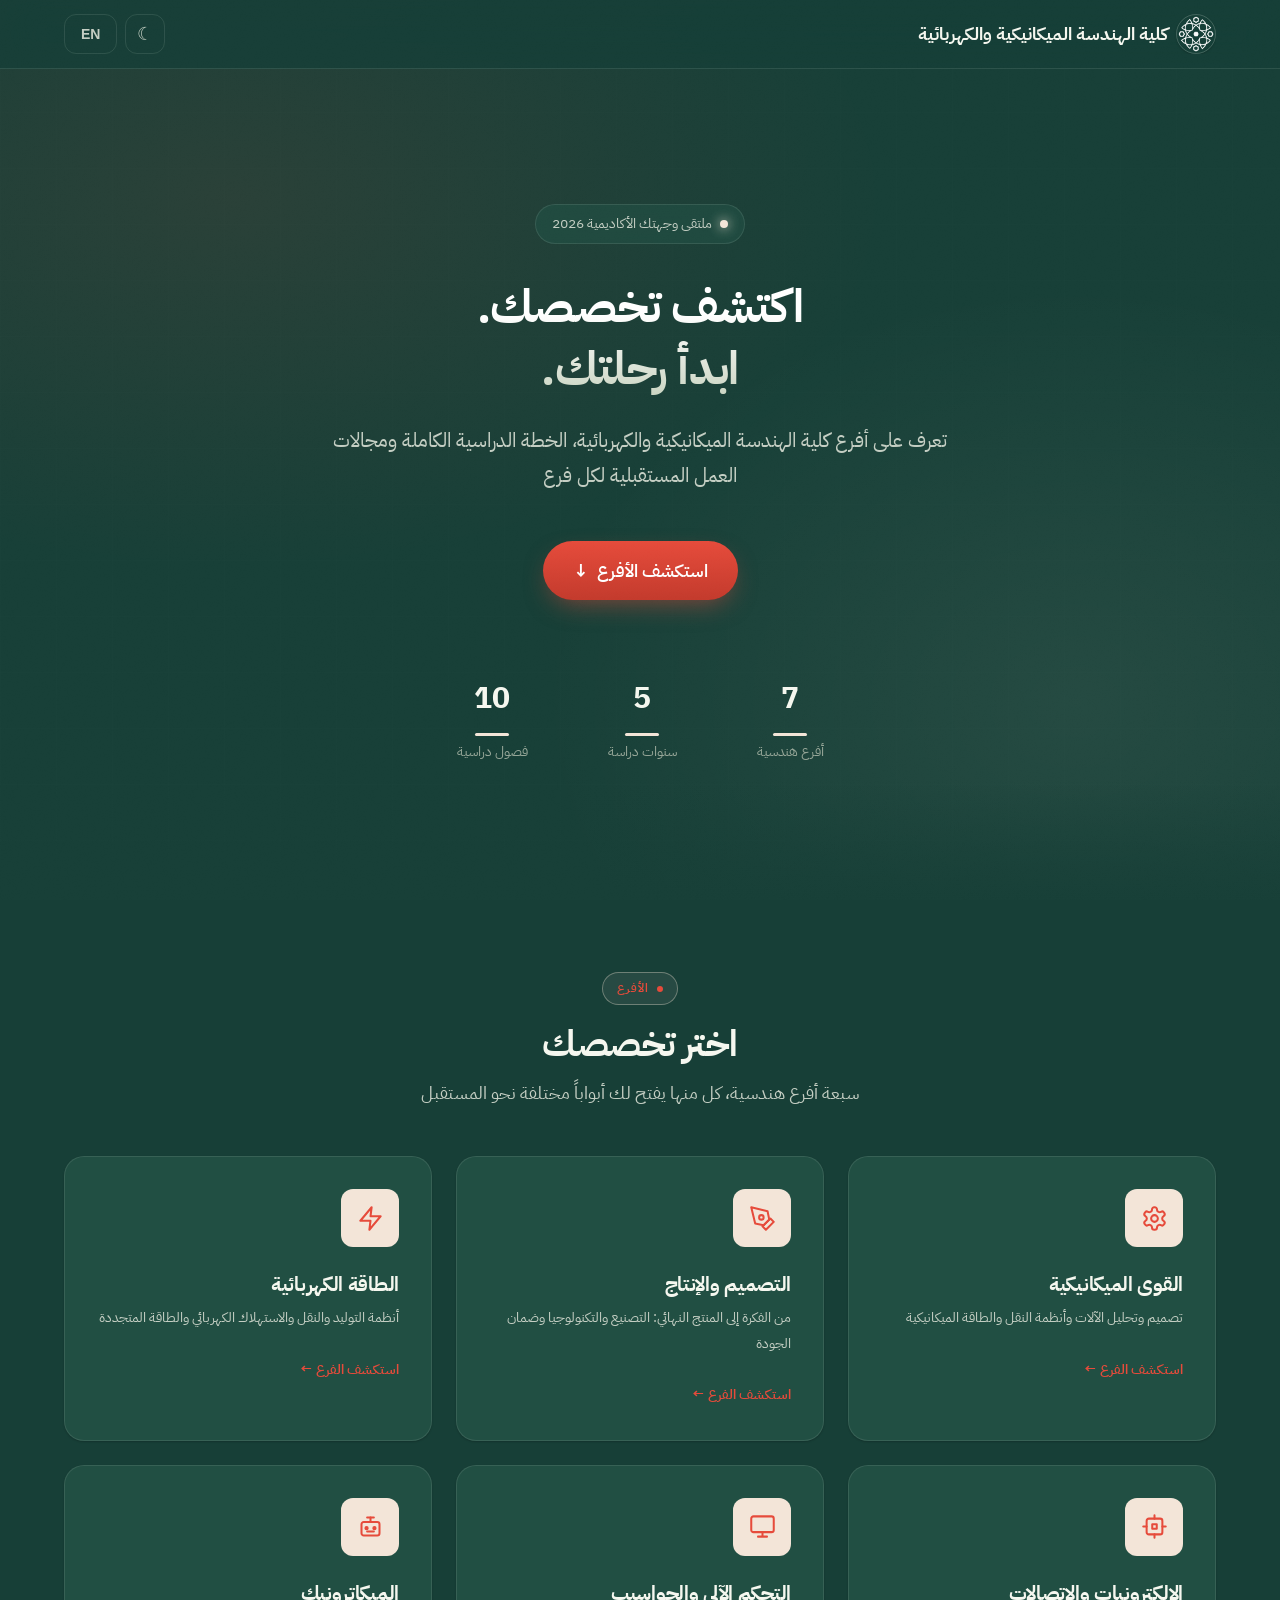
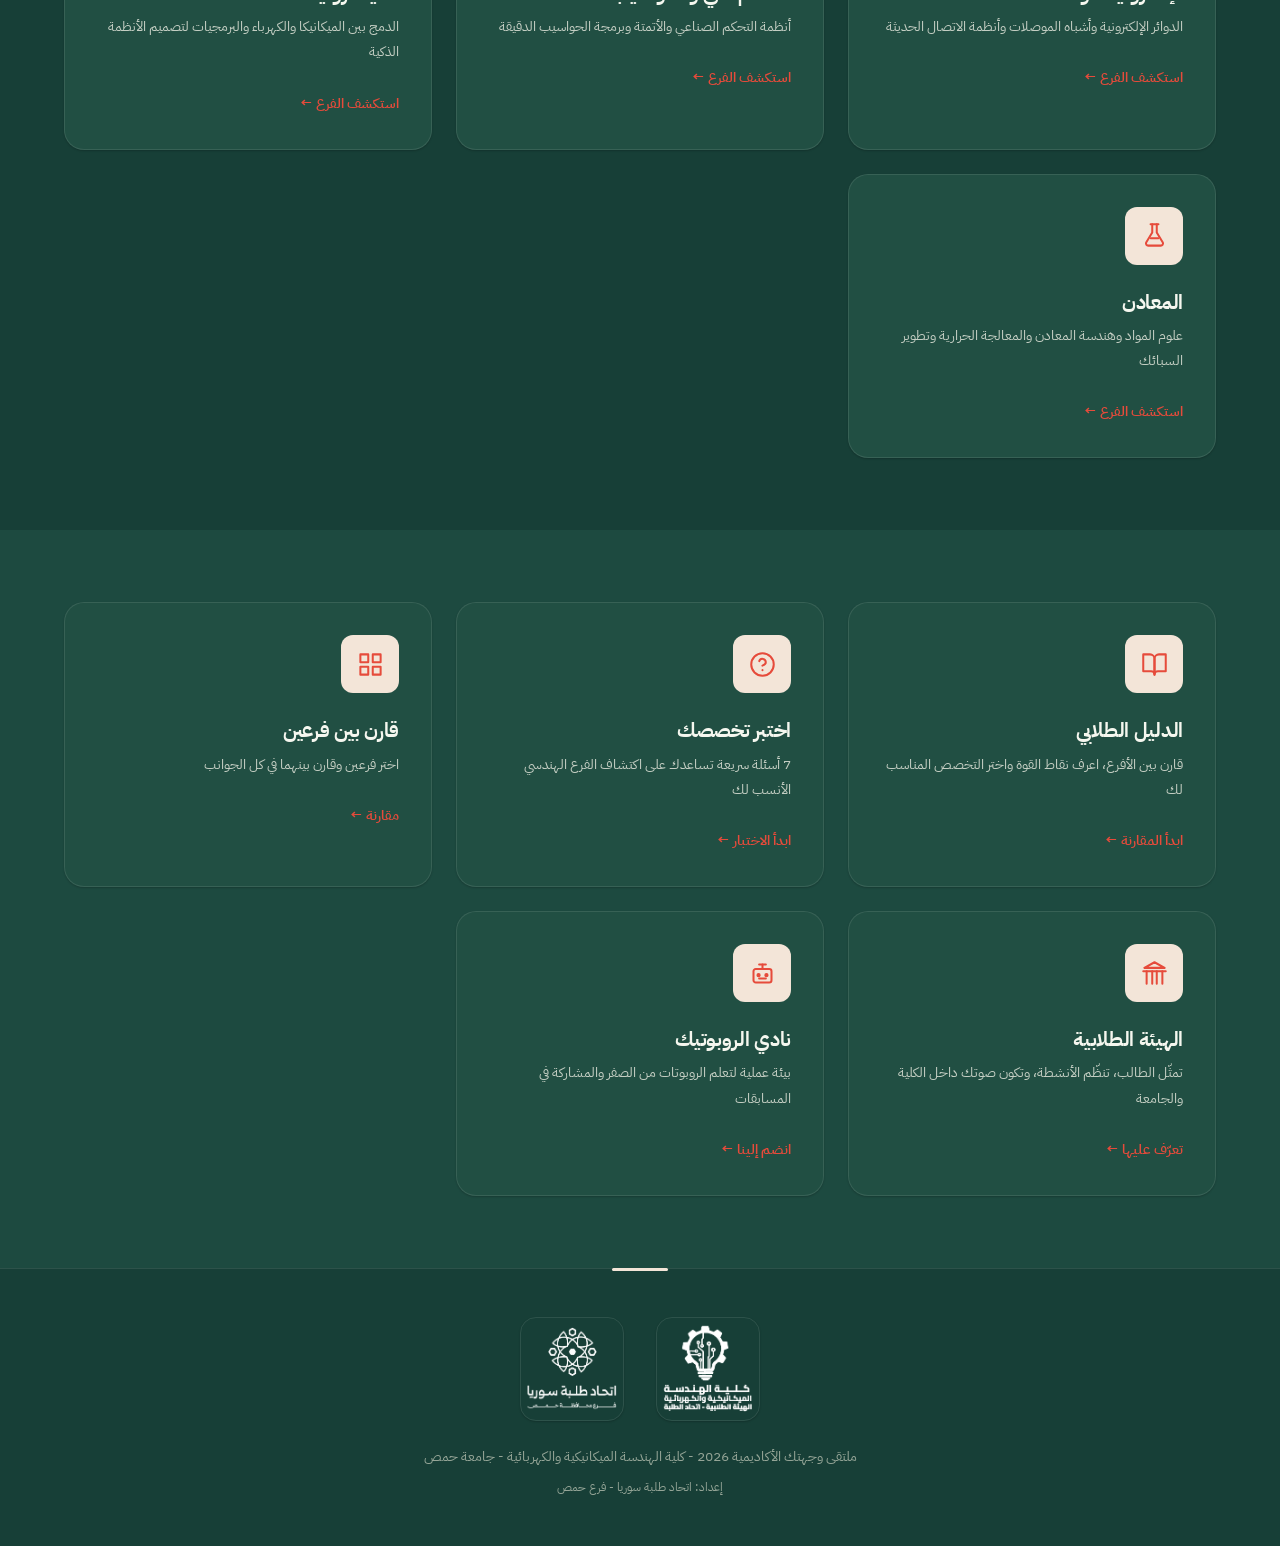
==== index.html @ 0144422d "Remove dept.note disclaimer from all branch pages, drop unused key, translations v12" ====
<!DOCTYPE html>
<html lang="ar" dir="rtl" data-theme="dark">
<head>
  <meta charset="UTF-8">
  <meta name="viewport" content="width=device-width, initial-scale=1.0">
  <meta name="theme-color" content="#1A433A">
  <title data-page-title="page.title.home">وجهتك الأكاديمية | كلية الهندسة الميكانيكية والكهربائية</title>
  <meta name="description" content="موقع التعريف بكلية الهندسة الميكانيكية والكهربائية - جامعة حمص">
  <meta property="og:type" content="website">
  <meta property="og:site_name" content="كلية الهندسة الميكانيكية والكهربائية - جامعة حمص">
  <meta property="og:locale" content="ar_AR">
  <meta property="og:url" content="https://3mrr07.github.io/mee/">
  <meta property="og:title" content="وجهتك الأكاديمية | كلية الهندسة الميكانيكية والكهربائية">
  <meta property="og:description" content="موقع التعريف بكلية الهندسة الميكانيكية والكهربائية - جامعة حمص">
  <meta property="og:image" content="https://3mrr07.github.io/mee/img/icon-512.png">
  <meta name="twitter:card" content="summary">
  <meta name="twitter:title" content="وجهتك الأكاديمية | كلية الهندسة الميكانيكية والكهربائية">
  <meta name="twitter:description" content="موقع التعريف بكلية الهندسة الميكانيكية والكهربائية - جامعة حمص">
  <meta name="twitter:image" content="https://3mrr07.github.io/mee/img/icon-512.png">
  <link rel="icon" type="image/svg+xml" href="./img/favicon.svg">
  <link rel="preconnect" href="https://fonts.googleapis.com">
  <link rel="preconnect" href="https://fonts.gstatic.com" crossorigin>
  <link href="https://fonts.googleapis.com/css2?family=IBM+Plex+Sans+Arabic:wght@300;400;500;600;700&family=Inter:wght@300;400;500;600;700;800&display=swap" rel="stylesheet">
  <link rel="stylesheet" href="./css/style.css?v=9">
  <link rel="manifest" href="./manifest.json">
</head>
<body data-page="home">

  <!-- Top Bar -->
  <header class="topbar">
    <div class="container topbar-inner">
      <a href="./" class="topbar-logo">
        <img src="./img/itihad-icon.png?v=2" class="topbar-logo-img" alt="شعار اتحاد طلبة سوريا">
        <span data-i18n="nav.brand">كلية الهندسة الميكانيكية والكهربائية</span>
      </a>
      <div class="topbar-actions">
        <button id="theme-toggle" class="topbar-btn" onclick="toggleTheme()" aria-label="الوضع الليلي">&#9790;</button>
        <button id="lang-toggle" class="topbar-btn lang-toggle" onclick="toggleLanguage()" data-i18n="lang.label">EN</button>
      </div>
    </div>
  </header>

  <!-- Hero -->
  <section class="hero">
    <div class="hero-pattern"></div>
    <div class="hero-content">
      <div class="hero-badge">
        <span class="dot"></span>
        <span data-i18n="home.badge">ملتقى وجهتك الأكاديمية 2026</span>
      </div>
      <h1><span data-i18n="home.title1">اكتشف تخصصك.</span><br><span data-i18n="home.title2">ابدأ رحلتك.</span></h1>
      <p class="hero-subtitle" data-i18n="home.subtitle">تعرف على أفرع كلية الهندسة الميكانيكية والكهربائية، الخطة الدراسية الكاملة ومجالات العمل المستقبلية لكل فرع</p>
      <a href="#departments" class="hero-cta" onclick="event.preventDefault();scrollToSection('departments')">
        <span data-i18n="home.cta">استكشف الأفرع</span> &#8595;
      </a>
      <div class="hero-stats">
        <div class="hero-stat">
          <div class="hero-stat-number" data-i18n="home.stat7">7</div>
          <div class="hero-stat-label" data-i18n="home.stat7label">أفرع هندسية</div>
        </div>
        <div class="hero-stat">
          <div class="hero-stat-number" data-i18n="home.stat5">5</div>
          <div class="hero-stat-label" data-i18n="home.stat5label">سنوات دراسة</div>
        </div>
        <div class="hero-stat">
          <div class="hero-stat-number" data-i18n="home.stat10">10</div>
          <div class="hero-stat-label" data-i18n="home.stat10label">فصول دراسية</div>
        </div>
      </div>
    </div>
  </section>

  <!-- Departments -->
  <section id="departments" class="section">
    <div class="container">
      <div class="section-header">
        <span class="section-label" data-i18n="sec.departments.label">الأفرع</span>
        <h2 data-i18n="sec.departments.title">اختر تخصصك</h2>
        <p data-i18n="sec.departments.subtitle">سبعة أفرع هندسية، كل منها يفتح لك أبواباً مختلفة نحو المستقبل</p>
      </div>
      <div id="dept-cards" class="departments-grid"></div>
    </div>
  </section>

  <!-- Union & Robotics -->
  <section class="section" style="background: var(--bg-secondary)">
    <div class="container">
      <div class="departments-grid">
        <a href="./guide.html" class="dept-card animate-in" style="--dept-color: var(--color-primary)">
          <div class="dept-card-icon"><svg xmlns="http://www.w3.org/2000/svg" viewBox="0 0 24 24" fill="none" stroke="currentColor" stroke-width="1.8" stroke-linecap="round" stroke-linejoin="round"><path d="M2 3h6a4 4 0 0 1 4 4v14a3 3 0 0 0-3-3H2z"/><path d="M22 3h-6a4 4 0 0 0-4 4v14a3 3 0 0 1 3-3h7z"/></svg></div>
          <h3 data-i18n="card.guide.title">الدليل الطلابي</h3>
          <p data-i18n="card.guide.text">قارن بين الأفرع، اعرف نقاط القوة واختر التخصص المناسب لك</p>
          <span class="dept-card-link">
            <span data-i18n="card.guide.det">ابدأ المقارنة</span> <span class="dept-card-arrow">&#8592;</span>
          </span>
        </a>
        <a href="./quiz.html" class="dept-card animate-in" style="--dept-color: var(--color-primary)">
          <div class="dept-card-icon"><svg xmlns="http://www.w3.org/2000/svg" viewBox="0 0 24 24" fill="none" stroke="currentColor" stroke-width="1.8" stroke-linecap="round" stroke-linejoin="round"><circle cx="12" cy="12" r="10"/><path d="M9.09 9a3 3 0 0 1 5.83 1c0 2-3 3-3 3"/><path d="M12 17h.01"/></svg></div>
          <h3 data-i18n="quiz.title">اختبر تخصصك</h3>
          <p data-i18n="quiz.subtitle">7 أسئلة سريعة تساعدك على اكتشاف الفرع الهندسي الأنسب لك</p>
          <span class="dept-card-link">
            <span data-i18n="quiz.start">ابدأ الاختبار</span> <span class="dept-card-arrow">&#8592;</span>
          </span>
        </a>
        <a href="./compare.html" class="dept-card animate-in" style="--dept-color: var(--color-primary)">
          <div class="dept-card-icon"><svg xmlns="http://www.w3.org/2000/svg" viewBox="0 0 24 24" fill="none" stroke="currentColor" stroke-width="1.8" stroke-linecap="round" stroke-linejoin="round"><rect x="3" y="3" width="7" height="7"/><rect x="14" y="3" width="7" height="7"/><rect x="3" y="14" width="7" height="7"/><rect x="14" y="14" width="7" height="7"/></svg></div>
          <h3 data-i18n="compare.title">قارن بين فرعين</h3>
          <p data-i18n="compare.subtitle">اختر فرعين وقارن بينهما في كل الجوانب</p>
          <span class="dept-card-link">
            <span data-i18n="compare.badge">مقارنة</span> <span class="dept-card-arrow">&#8592;</span>
          </span>
        </a>
        <a href="./union.html" class="dept-card animate-in" style="--dept-color: var(--color-primary)">
          <div class="dept-card-icon"><svg xmlns="http://www.w3.org/2000/svg" viewBox="0 0 24 24" fill="none" stroke="currentColor" stroke-width="1.8" stroke-linecap="round" stroke-linejoin="round"><path d="M2 10h20"/><path d="M5 10v11M19 10v11M10 10v11M14 10v11"/><path d="M12 2L3 7h18L12 2z"/></svg></div>
          <h3 data-i18n="card.union.title">الهيئة الطلابية</h3>
          <p data-i18n="card.union.text">تمثّل الطالب، تنظّم الأنشطة، وتكون صوتك داخل الكلية والجامعة</p>
          <span class="dept-card-link">
            <span data-i18n="card.union.det">تعرّف عليها</span> <span class="dept-card-arrow">&#8592;</span>
          </span>
        </a>
        <a href="./robotics.html" class="dept-card animate-in" style="--dept-color: var(--color-primary-dark)">
          <div class="dept-card-icon"><svg xmlns="http://www.w3.org/2000/svg" viewBox="0 0 24 24" fill="none" stroke="currentColor" stroke-width="1.8" stroke-linecap="round" stroke-linejoin="round"><rect x="4" y="8" width="16" height="12" rx="2"/><path d="M12 4v4"/><path d="M9 4h6"/><circle cx="8.5" cy="13.5" r="1"/><circle cx="15.5" cy="13.5" r="1"/><path d="M9 16.5h6"/></svg></div>
          <h3 data-i18n="card.robotics.title">نادي الروبوتيك</h3>
          <p data-i18n="card.robotics.text">بيئة عملية لتعلم الروبوتات من الصفر والمشاركة في المسابقات</p>
          <span class="dept-card-link">
            <span data-i18n="card.robotics.det">انضم إلينا</span> <span class="dept-card-arrow">&#8592;</span>
          </span>
        </a>
      </div>
    </div>
  </section>

  <!-- Footer -->
  <footer class="footer">
    <div class="container">
      <div class="footer-logos">
        <img src="./img/mee-logo.png?v=2" class="footer-logo" alt="شعار الهيئة الطلابية - كلية الهندسة الميكانيكية والكهربائية">
        <img src="./img/itihad-logo.png?v=2" class="footer-logo" alt="شعار اتحاد طلبة سوريا - فرع حمص">
      </div>
      <p data-i18n="footer.line1">ملتقى وجهتك الأكاديمية 2026 - كلية الهندسة الميكانيكية والكهربائية - جامعة حمص</p>
      <p class="mt-sm" style="font-size:0.75rem" data-i18n="footer.line2">إعداد: اتحاد طلبة سوريا - فرع حمص</p>
    </div>
  </footer>

  <script src="./js/site-data.js?v=8"></script>
  <script src="./js/translations.js?v=12"></script>
  <script src="./js/i18n.js?v=5"></script>
  <script src="./js/main.js?v=4"></script>
</body>
</html>
---- css/style.css ----
/* ============================================================
   HME Website - Visual Identity System
   كلية الهندسة الميكانيكية والكهربائية - جامعة حمص
   الهوية: أخضر مؤسسي × بيج دافئ × أحمر طوبي
   ============================================================ */

/* --- CSS Custom Properties (Tokens) --- */
:root {
  /* BRAND COLORS */
  --color-primary: #E64B3B;          /* الأحمر الطوبي - التمييز */
  --color-primary-light: #F08A7A;
  --color-primary-dark: #B3372A;
  --color-accent: #C0392E;
  --color-accent-light: #F08A7A;
  --brand-green: #1A433A;
  --brand-beige: #FFF6E5;

  /* DEPARTMENT COLORS - للترويسة فقط */
  --dept-qowa: #ef4444;
  --dept-tasmim: #f59e0b;
  --dept-taqa: #eab308;
  --dept-electron: #10b981;
  --dept-tahakum: #3b82f6;
  --dept-mechatronics: #8b5cf6;
  --dept-maaden: #6b7280;

  /* TRANSITIONS */
  --ease-out: cubic-bezier(0.21, 0.65, 0.36, 1);
  --transition-fast: 0.18s ease;
  --transition-normal: 0.28s var(--ease-out);
  --transition-slow: 0.5s var(--ease-out);

  /* SPACING */
  --space-xs: 0.25rem;
  --space-sm: 0.5rem;
  --space-md: 1rem;
  --space-lg: 1.5rem;
  --space-xl: 2rem;
  --space-2xl: 3rem;
  --space-3xl: 4.5rem;

  /* BORDER RADIUS */
  --radius-sm: 8px;
  --radius-md: 12px;
  --radius-lg: 16px;
  --radius-xl: 20px;
  --radius-full: 9999px;

  /* FONT SIZES */
  --text-xs: 0.75rem;
  --text-sm: 0.875rem;
  --text-base: 1rem;
  --text-lg: 1.125rem;
  --text-xl: 1.25rem;
  --text-2xl: 1.5rem;
  --text-3xl: 1.875rem;
  --text-4xl: 2.25rem;
  --text-5xl: 2.9rem;
}

/* --- DARK MODE (Default) - أخضر مؤسسي عميق --- */
[data-theme="dark"] {
  --color-primary: #F3E5D8;
  --color-primary-light: #FFF6E5;
  --color-primary-dark: #D4C4B0;
  --bg-primary: #173F37;
  --bg-secondary: #1D4A40;
  --bg-card: #214F43;
  --bg-card-hover: #27584A;
  --bg-glass: rgba(23, 63, 55, 0.82);
  --border-color: rgba(245, 247, 239, 0.10);
  --border-color-hover: rgba(245, 247, 239, 0.20);
  --text-primary: #F5F7EF;
  --text-secondary: #C4CEC3;
  --text-muted: #95A597;
  --glow-color: rgba(230, 75, 59, 0.16);
  --shadow-sm: 0 1px 2px rgba(0, 0, 0, 0.2);
  --shadow-md: 0 6px 18px -6px rgba(0, 0, 0, 0.35);
  --shadow-lg: 0 18px 44px -12px rgba(0, 0, 0, 0.42);
}
[data-theme="dark"] .dept-card-link,
[data-theme="dark"] .comparison-list li::before,
[data-theme="dark"] .info-card h3 svg,
[data-theme="dark"] .section-label {
  color: #E64B3B;
}

/* --- LIGHT MODE - بيج دافئ --- */
[data-theme="light"] {
  --bg-primary: #FFF6E5;
  --bg-secondary: #F7ECDB;
  --bg-card: #FFFFFF;
  --bg-card-hover: #FCF5E6;
  --bg-glass: rgba(255, 246, 229, 0.85);
  --border-color: rgba(46, 59, 55, 0.12);
  --border-color-hover: rgba(46, 59, 55, 0.22);
  --text-primary: #2E3B37;
  --text-secondary: #5E6E66;
  --text-muted: #8B978F;
  --glow-color: rgba(230, 75, 59, 0.13);
  --color-primary-light: #C03B2E;
  --shadow-sm: 0 1px 2px rgba(46, 59, 55, 0.05);
  --shadow-md: 0 8px 20px -8px rgba(46, 59, 55, 0.12);
  --shadow-lg: 0 20px 45px -15px rgba(46, 59, 55, 0.16);
}

/* --- RESET & BASE --- */
*, *::before, *::after { box-sizing: border-box; margin: 0; padding: 0; }

html { scroll-behavior: smooth; font-size: 16px; }

body {
  font-family: 'IBM Plex Sans Arabic', 'Inter', -apple-system, sans-serif;
  background-color: var(--bg-primary);
  color: var(--text-primary);
  line-height: 1.75;
  transition: background-color var(--transition-slow), color var(--transition-slow);
  min-height: 100vh;
  overflow-x: hidden;
  -webkit-font-smoothing: antialiased;
  -moz-osx-font-smoothing: grayscale;
}

a { color: inherit; text-decoration: none; transition: color var(--transition-fast); }
img { max-width: 100%; height: auto; display: block; }
ul, ol { list-style: none; }
a, button { -webkit-tap-highlight-color: transparent; }

::selection {
  background: color-mix(in srgb, var(--color-primary) 28%, transparent);
  color: var(--text-primary);
}

/* --- حبيبات سينمائية ناعمة فوق كل شيء --- */
body::after {
  content: '';
  position: fixed;
  inset: 0;
  z-index: 2147483000;
  pointer-events: none;
  opacity: 0.035;
  mix-blend-mode: overlay;
  background-image: url("[data-uri]");
}
[data-theme="light"] body::after { opacity: 0.05; }

/* --- TYPOGRAPHY --- */
h1, h2, h3, h4, h5, h6 {
  font-weight: 700;
  line-height: 1.32;
  letter-spacing: -0.015em;
}
h1 { font-size: var(--text-5xl); }
h2 { font-size: var(--text-4xl); }
h3 { font-size: var(--text-3xl); }
h4 { font-size: var(--text-2xl); }
h5 { font-size: var(--text-xl); }
h6 { font-size: var(--text-lg); }

p { color: var(--text-secondary); }

/* --- LAYOUT --- */
.container { width: 100%; max-width: 1200px; margin: 0 auto; padding: 0 var(--space-lg); }
.section { padding: var(--space-3xl) 0; }
.section > .container { animation: fadeInUp 0.6s var(--ease-out) both; }

/* --- TOP BAR --- */
.topbar {
  position: fixed;
  top: 0; left: 0; right: 0;
  z-index: 1000;
  background: var(--bg-glass);
  backdrop-filter: blur(18px) saturate(1.2);
  -webkit-backdrop-filter: blur(18px) saturate(1.2);
  border-bottom: 1px solid var(--border-color);
  transition: background-color var(--transition-normal), border-color var(--transition-normal);
}
.topbar-inner {
  display: flex;
  align-items: center;
  justify-content: space-between;
  height: 68px;
}
.topbar-logo {
  display: flex;
  align-items: center;
  gap: var(--space-sm);
  font-weight: 700;
  font-size: var(--text-lg);
  overflow: hidden;
  text-overflow: ellipsis;
  white-space: nowrap;
  min-width: 0;
}
.topbar-logo-img {
  width: 40px; height: 40px;
  flex: 0 0 40px;
  border-radius: 50%;
  object-fit: cover;
  border: 1px solid var(--border-color-hover);
  box-shadow: var(--shadow-sm);
}
.topbar-actions { display: flex; align-items: center; gap: var(--space-sm); }
.topbar-btn {
  display: flex;
  align-items: center; justify-content: center;
  width: 40px; height: 40px;
  border-radius: var(--radius-md);
  border: 1px solid var(--border-color);
  background: transparent;
  color: var(--text-secondary);
  cursor: pointer;
  transition: all var(--transition-fast);
  font-size: var(--text-lg);
}
.topbar-btn:hover {
  background: var(--bg-card);
  color: var(--text-primary);
  border-color: var(--border-color-hover);
  transform: translateY(-1px);
}
.lang-toggle {
  font-size: var(--text-sm);
  font-weight: 600;
  width: auto;
  padding: 0 var(--space-md);
}
.topbar-actions a.active {
  color: var(--color-primary);
  border-color: color-mix(in srgb, var(--color-primary) 35%, transparent);
  background: color-mix(in srgb, var(--color-primary) 8%, transparent);
}

/* --- NAVIGATION (Mobile) --- */
@media (max-width: 768px) {
  .topbar-inner { height: 56px; }
  .topbar-logo-img { width: 34px; height: 34px; flex: 0 0 34px; }
  .topbar-logo span { font-size: 0.8rem; }
  .topbar-btn { width: 36px; height: 36px; font-size: var(--text-md); }
  .lang-toggle { font-size: 0.75rem; padding: 0 10px; }
  .hero { padding-top: 56px; min-height: 100svh; }
  .hero-content { padding: var(--space-xl) var(--space-md); }
  .hero h1 { font-size: clamp(1.5rem, 6vw, 2.2rem); }
  .hero-subtitle { font-size: var(--text-sm); }
  .hero-stats { gap: var(--space-lg); }
  .hero-stat-number { font-size: var(--text-2xl); }
  .hero-stat-label { font-size: 0.7rem; }
  .section { padding: var(--space-2xl) 0; }
  .footer { padding: var(--space-xl) 0 var(--space-lg); }
  .footer::before { width: 40px; height: 2px; }
  .footer p { font-size: 0.7rem; line-height: 1.6; }
}

/* --- HERO --- */
.hero {
  position: relative;
  min-height: 100vh;
  display: flex;
  align-items: center;
  justify-content: center;
  text-align: center;
  padding-top: 68px;
  overflow: hidden;
}
.hero::before {
  content: '';
  position: absolute;
  inset: 0;
  background:
    radial-gradient(1100px 620px at 18% 22%, rgba(230, 75, 59, 0.09) 0%, transparent 60%),
    radial-gradient(900px 700px at 84% 78%, rgba(255, 246, 229, 0.06) 0%, transparent 60%);
  pointer-events: none;
}
.hero::after {
  content: '';
  position: absolute;
  left: 0; right: 0; bottom: 0;
  height: 120px;
  background: linear-gradient(to bottom, transparent, var(--bg-primary));
  pointer-events: none;
}
.hero-pattern {
  position: absolute;
  inset: 0;
  opacity: 0.035;
  background-image:
    linear-gradient(rgba(255,255,255,0.14) 1px, transparent 1px),
    linear-gradient(90deg, rgba(255,255,255,0.14) 1px, transparent 1px);
  background-size: 56px 56px;
  pointer-events: none;
}
.hero-content { position: relative; z-index: 1; max-width: 830px; padding: var(--space-3xl) var(--space-lg); }
.hero-badge {
  display: inline-flex;
  align-items: center;
  gap: var(--space-sm);
  padding: 7px 16px;
  border-radius: var(--radius-full);
  border: 1px solid var(--border-color);
  background: color-mix(in srgb, var(--bg-card) 70%, transparent);
  backdrop-filter: blur(6px);
  font-size: var(--text-sm);
  color: var(--text-secondary);
  margin-bottom: var(--space-xl);
  animation: fadeInUp 0.6s var(--ease-out) both;
}
.hero-badge .dot {
  width: 8px; height: 8px;
  border-radius: 50%;
  background: var(--color-primary);
  box-shadow: 0 0 12px var(--color-primary);
  animation: pulse 2.2s ease infinite;
}
.hero h1 {
  background: linear-gradient(180deg, #FFFFFF 30%, #C8D3C0);
  -webkit-background-clip: text;
  background-clip: text;
  -webkit-text-fill-color: transparent;
  margin-bottom: var(--space-lg);
  animation: fadeInUp 0.65s var(--ease-out) 0.1s both;
}
[data-theme="light"] .hero h1 {
  background: linear-gradient(180deg, #1A433A 20%, #4A5A50);
  -webkit-background-clip: text;
  background-clip: text;
  -webkit-text-fill-color: transparent;
}
.hero-subtitle {
  font-size: var(--text-xl);
  color: var(--text-secondary);
  max-width: 640px;
  margin: 0 auto var(--space-2xl);
  animation: fadeInUp 0.65s var(--ease-out) 0.2s both;
}
.hero-cta {
  display: inline-flex;
  align-items: center;
  gap: var(--space-sm);
  padding: 14px 30px;
  border-radius: var(--radius-full);
  background: linear-gradient(180deg, #E64B3B 0%, #C33A2C 100%);
  color: #ffffff;
  font-weight: 600;
  font-size: var(--text-lg);
  box-shadow: 0 10px 26px -8px rgba(230, 75, 59, 0.55);
  transition: transform var(--transition-normal), box-shadow var(--transition-normal);
  animation: fadeInUp 0.65s var(--ease-out) 0.3s both;
}
.hero-cta:hover {
  transform: translateY(-3px);
  box-shadow: 0 16px 34px -10px rgba(230, 75, 59, 0.6);
}
.hero-stats {
  display: flex;
  justify-content: center;
  gap: clamp(2.5rem, 10vw, 5rem);
  margin-top: var(--space-3xl);
  animation: fadeInUp 0.65s var(--ease-out) 0.4s both;
}
.hero-stat { text-align: center; }
.hero-stat-number {
  font-size: var(--text-3xl);
  font-weight: 800;
  color: var(--text-primary);
  font-variant-numeric: tabular-nums;
}
[data-theme="dark"] .hero-stat-number { color: #F5F7EF; }
[data-theme="light"] .hero-stat-number { color: var(--color-primary); }
.hero-stat-label { font-size: var(--text-sm); color: var(--text-muted); margin-top: var(--space-xs); }
.hero-stat-number::after {
  content: '';
  display: block;
  width: 34px; height: 3px;
  border-radius: var(--radius-full);
  background: var(--color-primary);
  margin: 8px auto 0;
}

/* --- SECTION HEADERS --- */
.section-header { text-align: center; margin-bottom: var(--space-2xl); }
.section-header h2 { margin-bottom: var(--space-sm); }
.section-header p { font-size: var(--text-lg); color: var(--text-secondary); max-width: 620px; margin: 0 auto; }
.section-label {
  display: inline-flex;
  align-items: center;
  padding: 5px 14px;
  border-radius: var(--radius-full);
  border: 1px solid color-mix(in srgb, var(--color-primary) 35%, transparent);
  background: color-mix(in srgb, var(--color-primary) 7%, transparent);
  font-size: var(--text-xs);
  font-weight: 600;
  letter-spacing: 0.08em;
  color: var(--color-primary-light);
  text-transform: uppercase;
  margin-bottom: var(--space-md);
}
.section-label::before {
  content: '';
  width: 6px; height: 6px;
  border-radius: 50%;
  background: currentColor;
  display: inline-block;
  margin-inline-end: 8px;
}

/* --- DEPARTMENT CARDS --------------------------------------------------
   تفاعلية: رفع + توهج خلفي عند المرور، ضغطة عند النقر
-------------------------------------------------------------------- */
.departments-grid {
  display: grid;
  grid-template-columns: repeat(auto-fill, minmax(300px, 1fr));
  gap: var(--space-lg);
}
@media (min-width: 1080px) {
  .departments-grid { grid-template-columns: repeat(3, 1fr); }
  .departments-grid.two-col { grid-template-columns: repeat(2, minmax(320px, 460px)); justify-content: center; }
}

.dept-card, .info-card {
  transition:
    transform 0.3s var(--ease-out),
    box-shadow 0.3s ease,
    border-color 0.3s ease,
    background-color 0.3s ease;
}

.dept-card {
  position: relative;
  background: var(--bg-card);
  border: 1px solid var(--border-color);
  border-radius: var(--radius-xl);
  padding: var(--space-xl);
  cursor: pointer;
  overflow: hidden;
  box-shadow: var(--shadow-sm);
}
.dept-card::before {
  display: none;
}
.dept-card:hover {
  transform: translateY(-7px);
  border-color: color-mix(in srgb, var(--color-primary) 55%, transparent);
  background: var(--bg-card-hover);
  box-shadow:
    0 24px 56px -12px rgba(0, 0, 0, 0.42),
    0 0 0 1px color-mix(in srgb, var(--color-primary) 25%, transparent),
    0 0 56px 2px color-mix(in srgb, var(--color-primary) 45%, transparent),
    inset 0 1px 0 color-mix(in srgb, var(--color-primary) 12%, transparent);
}
.dept-card:active { transform: translateY(-2px) scale(0.99); }
.dept-card:focus-visible,
.info-card:focus-visible {
  outline: 2px solid var(--color-primary);
  outline-offset: 3px;
}

.dept-card-icon {
  width: 58px; height: 58px;
  border-radius: var(--radius-md);
  background: #F3E5D8;
  border: 1px solid color-mix(in srgb, #F3E5D8 60%, transparent);
  display: flex; align-items: center; justify-content: center;
  color: #E64B3B;
  margin-bottom: var(--space-lg);
  transition: all var(--transition-normal);
}
.dept-card-icon svg { width: 27px; height: 27px; }
.dept-card:hover .dept-card-icon {
  transform: translateY(-2px) scale(1.04);
  background: color-mix(in srgb, var(--color-primary) 16%, transparent);
}
.dept-card h3 { font-size: var(--text-xl); margin-bottom: var(--space-sm); }
.dept-card p { color: var(--text-secondary); font-size: var(--text-sm); line-height: 1.8; margin-bottom: var(--space-lg); }

.dept-card-tags { display: flex; flex-wrap: wrap; gap: var(--space-xs); margin-bottom: var(--space-lg); }
.dept-card-tag {
  padding: 4px 10px;
  border-radius: var(--radius-full);
  background: var(--bg-primary);
  border: 1px solid var(--border-color);
  font-size: var(--text-xs);
  color: var(--text-secondary);
  transition: all var(--transition-fast);
}
.dept-card:hover .dept-card-tag {
  border-color: color-mix(in srgb, var(--color-primary) 30%, transparent);
  color: var(--color-primary-light);
}
.dept-card-link {
  display: inline-flex;
  align-items: center;
  gap: var(--space-xs);
  font-weight: 600;
  font-size: var(--text-sm);
  color: var(--color-primary);
  transition: gap var(--transition-normal);
}
.dept-card:hover .dept-card-link { gap: var(--space-sm); }
.dept-card-arrow { transition: transform var(--transition-normal); }
.dept-card:hover .dept-card-arrow { transform: translateX(-3px); }

/* --- INFO CARDS (Union / Robotics / Guide) --- */
.info-card {
  background: var(--bg-card);
  border: 1px solid var(--border-color);
  border-radius: var(--radius-xl);
  padding: var(--space-2xl);
  margin-bottom: var(--space-xl);
  box-shadow: var(--shadow-sm);
  scroll-margin-top: 24px;
}
.info-card:hover {
  border-color: color-mix(in srgb, var(--color-primary) 26%, transparent);
}
.info-card h3 {
  font-size: var(--text-2xl);
  margin-bottom: var(--space-lg);
  padding-bottom: var(--space-md);
  border-bottom: 2px solid color-mix(in srgb, var(--color-primary) 18%, transparent);
  display: flex;
  align-items: center;
  gap: var(--space-sm);
}
.info-card h3 svg { width: 26px; height: 26px; color: var(--color-primary); }

.info-list { display: flex; flex-direction: column; gap: var(--space-md); }
.info-list-item {
  display: flex;
  align-items: flex-start;
  gap: var(--space-md);
  padding: var(--space-md);
  border-radius: var(--radius-md);
  background: var(--bg-primary);
  border: 1px solid transparent;
  transition: all var(--transition-normal);
}
.info-list-item:hover {
  background: var(--bg-card-hover);
  border-color: var(--border-color);
  transform: translateX(-4px);
  box-shadow: var(--shadow-sm);
}
[dir="ltr"] .info-list-item:hover { transform: translateX(4px); }
.info-list-icon {
  width: 42px; height: 42px; min-width: 42px;
  border-radius: var(--radius-md);
  background: #F3E5D8;
  border: 1px solid color-mix(in srgb, #F3E5D8 60%, transparent);
  display: flex; align-items: center; justify-content: center;
  color: #E64B3B;
}
.info-list-icon svg { width: 21px; height: 21px; }
.info-list-item strong { display: block; margin-bottom: 2px; }
.info-list-item p { font-size: var(--text-sm); }

/* --- STUDY PLAN --- */
.study-plan { margin: var(--space-2xl) 0; }
.study-plan-years {
  display: grid;
  grid-template-columns: repeat(5, 1fr);
  gap: var(--space-md);
}
.year-column {
  background: var(--bg-card);
  border: 1px solid var(--border-color);
  border-radius: var(--radius-lg);
  overflow: hidden;
  box-shadow: var(--shadow-sm);
  transition: all var(--transition-normal);
}
.year-column:hover {
  transform: translateY(-4px);
  border-color: color-mix(in srgb, var(--color-primary) 38%, transparent);
  box-shadow: 0 14px 34px -12px rgba(0, 0, 0, 0.32), 0 0 24px -10px color-mix(in srgb, var(--color-primary) 42%, transparent);
}
.year-column:active {
  transform: translateY(-2px) scale(0.98);
  border-color: color-mix(in srgb, var(--color-primary) 38%, transparent);
  box-shadow: 0 8px 20px -8px rgba(0, 0, 0, 0.3), 0 0 16px -6px color-mix(in srgb, var(--color-primary) 35%, transparent);
}
.year-header {
  padding: var(--space-md) var(--space-lg);
  background: color-mix(in srgb, var(--color-primary) 9%, transparent);
  border-bottom: 1px solid var(--border-color);
  font-weight: 700;
  font-size: var(--text-lg);
  color: var(--color-primary-light);
  text-align: center;
}
.year-header .yr { font-size: var(--text-xs); display: block; font-weight: 600; color: var(--text-muted); letter-spacing: 0.1em; }
.semester { padding: var(--space-md); }
.semester-title {
  font-size: var(--text-xs);
  font-weight: 600;
  color: var(--text-muted);
  letter-spacing: 0.06em;
  margin-bottom: var(--space-sm);
  padding-bottom: var(--space-xs);
  border-bottom: 1px solid var(--border-color);
}
.semester-courses { display: flex; flex-direction: column; gap: 6px; }
.course-item {
  padding: 9px 12px;
  border-radius: var(--radius-sm);
  background: color-mix(in srgb, var(--bg-primary) 70%, transparent);
  font-size: var(--text-sm);
  color: var(--text-secondary);
  border: 1px solid transparent;
  transition: all var(--transition-fast);
}
.course-item:hover {
  background: var(--bg-card-hover);
  border-color: color-mix(in srgb, var(--color-primary) 24%, transparent);
  color: var(--text-primary);
  transform: translateX(-2px);
}
.course-item:active {
  background: var(--bg-card-hover);
  border-color: color-mix(in srgb, var(--color-primary) 24%, transparent);
  color: var(--text-primary);
  transform: scale(0.98);
}
[dir="ltr"] .course-item:hover { transform: translateX(2px); }
[dir="ltr"] .course-item:active { transform: scale(0.98); }

@media (max-width: 1024px) {
  .study-plan-years { grid-template-columns: 1fr; gap: var(--space-md); }
}

/* --- DEPARTMENT PAGE HEADER --- */
.dept-header {
  padding-top: calc(68px + var(--space-3xl));
  padding-bottom: var(--space-2xl);
  text-align: center;
  position: relative;
}
.dept-header::before {
  content: '';
  position: absolute;
  inset: 0;
  background: radial-gradient(ellipse at center, color-mix(in srgb, var(--dept-color, var(--color-primary)) 14%, transparent) 0%, transparent 70%);
  pointer-events: none;
}
.dept-header-icon {
  width: 84px; height: 84px;
  border-radius: var(--radius-lg);
  background: #F3E5D8;
  border: 1px solid color-mix(in srgb, #F3E5D8 60%, transparent);
  display: flex; align-items: center; justify-content: center;
  color: #E64B3B;
  margin: 0 auto var(--space-xl);
  box-shadow: 0 12px 34px -12px rgba(0, 0, 0, 0.35);
}
.dept-header-icon svg { width: 46px; height: 46px; }
.dept-header h1 { font-size: var(--text-4xl); margin-bottom: var(--space-sm); }
.dept-header p { font-size: var(--text-lg); color: var(--text-secondary); max-width: 620px; margin: 0 auto; }

/* --- COMPARISON LIST (used by compare page) --- */
.comparison-list { margin-bottom: var(--space-md); }
.comparison-list li { padding: var(--space-xs) 0; font-size: var(--text-sm); color: var(--text-secondary); }
.comparison-list li::before { content: '→ '; color: var(--color-primary); font-weight: 700; }

/* --- FOOTER --- */
.footer {
  border-top: 1px solid var(--border-color);
  padding: var(--space-2xl) 0;
  text-align: center;
  position: relative;
}
.footer::before {
  content: '';
  position: absolute;
  top: -1px; left: 50%;
  transform: translateX(-50%);
  width: 56px; height: 3px;
  border-radius: var(--radius-full);
  background: var(--color-primary);
}
.footer p { color: var(--text-muted); font-size: var(--text-sm); }

/* --- LOGOS (MEE + Union, transparent bg) --- */
[data-theme="light"] .topbar-logo-img,
[data-theme="light"] .footer-logo {
  filter: invert(1);
}
.footer-logos {
  display: flex;
  align-items: center;
  justify-content: center;
  gap: var(--space-xl);
  margin-bottom: var(--space-lg);
  flex-wrap: wrap;
}
.footer-logo {
  height: 104px;
  width: auto;
  border-radius: var(--radius-lg);
  border: 1px solid var(--border-color);
  box-shadow: var(--shadow-sm);
}
@media (max-width: 768px) {
  .footer-logo { height: 84px; }
  .footer-logos { gap: var(--space-md); }
}

/* --- UNION PAGE: service cards, offices, contact --- */
.uni-grid {
  display: grid;
  grid-template-columns: repeat(auto-fit, minmax(220px, 1fr));
  gap: var(--space-md);
  margin-top: var(--space-lg);
}
.uni-card {
  background: var(--bg-primary);
  border: 1px solid var(--border-color);
  border-radius: var(--radius-lg);
  padding: var(--space-xl) var(--space-lg);
  text-align: center;
  transition: border-color 0.25s ease, box-shadow 0.25s ease;
}
.uni-card:hover {
  border-color: color-mix(in srgb, var(--color-primary) 40%, transparent);
  box-shadow: 0 12px 28px -16px rgba(0, 0, 0, 0.35);
}
.uni-card-icon {
  width: 56px; height: 56px;
  border-radius: var(--radius-lg);
  background: #F3E5D8;
  color: #E64B3B;
  display: flex; align-items: center; justify-content: center;
  margin: 0 auto var(--space-md);
  box-shadow: 0 8px 20px -8px rgba(0, 0, 0, 0.3);
}
.uni-card-icon svg { width: 26px; height: 26px; }
.uni-card h4 {
  font-size: var(--text-base);
  font-weight: 700;
  color: var(--text-primary);
  margin-bottom: var(--space-sm);
}
.uni-card p {
  font-size: var(--text-sm);
  color: var(--text-secondary);
  line-height: 1.8;
}
.uni-offices {
  display: grid;
  grid-template-columns: repeat(auto-fit, minmax(150px, 1fr));
  gap: var(--space-sm);
  margin-top: var(--space-lg);
}
.uni-office {
  display: flex;
  align-items: center;
  gap: var(--space-sm);
  padding: var(--space-md);
  border-radius: var(--radius-md);
  border: 1px solid var(--border-color);
  background: var(--bg-primary);
  font-size: var(--text-sm);
  font-weight: 600;
  color: var(--text-primary);
  transition: all var(--transition-fast);
}
.uni-office::before {
  content: '';
  width: 10px; height: 10px;
  border-radius: 50%;
  background: #E64B3B;
  flex-shrink: 0;
  box-shadow: 0 0 0 4px color-mix(in srgb, #E64B3B 15%, transparent);
}
.uni-office:hover {
  border-color: color-mix(in srgb, #E64B3B 45%, transparent);
  background: var(--bg-card-hover);
  transform: translateY(-2px);
}
.union-logo {
  width: 148px;
  height: auto;
  border-radius: var(--radius-xl);
  border: 1px solid var(--border-color-hover);
  box-shadow: 0 16px 40px -12px rgba(0, 0, 0, 0.45);
  display: block;
  margin: 0 auto var(--space-lg);
}
.uni-contact-btns {
  display: flex;
  align-items: center;
  justify-content: center;
  gap: var(--space-md);
  flex-wrap: wrap;
  margin-top: var(--space-md);
}
.uni-contact-btns .btn svg { width: 18px; height: 18px; flex-shrink: 0; }
.uni-contact-btns .btn { min-width: 180px; }
.uni-contact-btns .btn-insta {
  background: linear-gradient(45deg, #F58529 0%, #DD2A7B 55%, #8134AF 100%);
  color: #fff;
  border: none;
  box-shadow: 0 10px 24px -8px rgba(221, 42, 123, 0.55);
}
.uni-contact-btns .btn-insta:hover {
  box-shadow: 0 16px 34px -10px rgba(221, 42, 123, 0.7);
  filter: brightness(1.06);
}
.uni-contact-btns .btn-tele {
  background: linear-gradient(180deg, #2AABEE 0%, #229ED9 100%);
  color: #fff;
  border: none;
  box-shadow: 0 10px 24px -8px rgba(34, 158, 217, 0.55);
}
.uni-contact-btns .btn-tele:hover {
  box-shadow: 0 16px 34px -10px rgba(34, 158, 217, 0.7);
  filter: brightness(1.06);
}
@media (max-width: 768px) {
  .uni-grid { grid-template-columns: 1fr; }
  .uni-offices { grid-template-columns: repeat(2, 1fr); }
  .union-logo { width: 124px; }
  .uni-contact-btns .btn { width: 100%; }
}

/* --- BUTTONS --- */
.btn {
  display: inline-flex;
  align-items: center; justify-content: center;
  gap: var(--space-sm);
  padding: var(--space-md) var(--space-xl);
  border-radius: var(--radius-full);
  font-weight: 600;
  font-size: var(--text-base);
  cursor: pointer;
  transition: all var(--transition-normal);
  border: none;
  font-family: inherit;
}
.btn:hover { transform: translateY(-2px); }
.btn:active { transform: translateY(0) scale(0.99); }
.btn:focus-visible { outline: 2px solid var(--color-primary); outline-offset: 3px; }
.btn-primary {
  background: linear-gradient(180deg, #E64B3B 0%, #C33A2C 100%);
  color: #ffffff;
  box-shadow: 0 10px 24px -8px rgba(230, 75, 59, 0.55);
}
.btn-primary:hover { box-shadow: 0 16px 32px -10px rgba(230, 75, 59, 0.62); }
.btn-outline {
  background: transparent;
  color: var(--text-primary);
  border: 1px solid var(--border-color);
}
.btn-outline:hover { background: var(--bg-card); border-color: var(--border-color-hover); }

/* --- BACK BUTTON --- */
.back-btn {
  display: inline-flex;
  align-items: center;
  gap: var(--space-sm);
  color: var(--text-secondary);
  font-size: var(--text-sm);
  font-weight: 500;
  margin-bottom: var(--space-xl);
  transition: all var(--transition-fast);
}
.back-btn:hover { color: var(--color-primary); gap: var(--space-md); }

/* --- ANIMATIONS --- */
@keyframes fadeInUp {
  from { opacity: 0; transform: translateY(22px); }
  to { opacity: 1; transform: translateY(0); }
}
@keyframes pulse {
  0%, 100% { opacity: 1; transform: scale(1); }
  50% { opacity: 0.55; transform: scale(0.92); }
}
.animate-in { opacity: 0; transform: translateY(22px); transition: opacity 0.6s var(--ease-out), transform 0.6s var(--ease-out); }
.animate-in.visible { opacity: 1; transform: translateY(0); }

/* --- UTILITY --- */
.text-center { text-align: center; }
.text-right { text-align: right; }
.mt-sm { margin-top: var(--space-sm); }
.mt-md { margin-top: var(--space-md); }
.mt-lg { margin-top: var(--space-lg); }
.mt-xl { margin-top: var(--space-xl); }
.mb-sm { margin-bottom: var(--space-sm); }
.mb-md { margin-bottom: var(--space-md); }
.mb-lg { margin-bottom: var(--space-lg); }
.mb-xl { margin-bottom: var(--space-xl); }

/* --- ROBOTICS PROJECT PLACEHOLDERS --- */
.projects-placeholder {
  display: grid;
  grid-template-columns: repeat(3, 1fr);
  gap: var(--space-md);
  margin-top: var(--space-xl);
}
@media (max-width: 768px) { .projects-placeholder { grid-template-columns: 1fr; } }
.project-slot {
  aspect-ratio: 4 / 3;
  border-radius: var(--radius-lg);
  background: linear-gradient(160deg, var(--bg-primary), var(--bg-card));
  border: 2px dashed var(--border-color-hover);
  display: flex; align-items: center; justify-content: center;
  color: var(--text-muted);
  font-size: var(--text-sm);
  text-align: center;
  padding: var(--space-sm);
  transition: all var(--transition-normal);
}
.project-slot:hover {
  border-color: var(--color-primary);
  color: var(--color-primary-light);
  transform: translateY(-2px);
}

/* --- LTR OVERRIDES --- */
[dir="ltr"] .hero-cta { flex-direction: row-reverse; }
[dir="ltr"] .topbar-inner { flex-direction: row-reverse; }
[dir="ltr"] .back-btn { flex-direction: row-reverse; }
[dir="ltr"] .text-right { text-align: left; }
[dir="ltr"] body { text-align: left; }
[dir="ltr"] .dept-card-arrow { transform: rotate(0deg); }
[dir="ltr"] .dept-card:hover .dept-card-arrow { transform: translateX(3px); }
[dir="ltr"] .info-card { text-align: left; }
[dir="ltr"] .info-card h3 { justify-content: flex-start; }

/* --- PRINT --- */
@media print {
  .topbar, .hero-cta, .dept-card-link, .back-btn { display: none !important; }
  body { background: #ffffff; color: #000000; }
  body::after { display: none; }
}

/* ============================================================
   QUIZ STYLES
   ============================================================ */
.quiz-container { max-width: 720px; margin: 0 auto; }
.quiz-start-card {
  background: var(--bg-card);
  border: 1px solid var(--border-color);
  border-radius: var(--radius-xl);
  padding: var(--space-3xl) var(--space-2xl);
  text-align: center;
  box-shadow: var(--shadow-md);
}
.quiz-start-icon {
  width: 80px; height: 80px;
  border-radius: var(--radius-lg);
  background: #F3E5D8;
  display: flex; align-items: center; justify-content: center;
  color: #E64B3B;
  margin: 0 auto var(--space-xl);
}
.quiz-start-icon svg { width: 40px; height: 40px; }
.quiz-start-card h3 { font-size: var(--text-3xl); margin-bottom: var(--space-sm); }
.quiz-start-card p { color: var(--text-secondary); margin-bottom: var(--space-2xl); }

.quiz-progress {
  position: relative;
  height: 6px;
  background: var(--border-color);
  border-radius: var(--radius-full);
  margin-bottom: var(--space-2xl);
  overflow: hidden;
}
.quiz-progress-bar {
  height: 100%;
  background: linear-gradient(90deg, #E64B3B, #F08A7A);
  border-radius: var(--radius-full);
  transition: width 0.4s var(--ease-out);
  width: 0%;
}
.quiz-progress-text {
  position: absolute;
  right: 0;
  top: 12px;
  font-size: var(--text-xs);
  color: var(--text-muted);
  font-weight: 600;
}

.quiz-question { margin-bottom: var(--space-2xl); }
.quiz-question-text {
  font-size: var(--text-2xl);
  font-weight: 700;
  margin-bottom: var(--space-md);
  text-align: center;
}
.quiz-hint {
  text-align: center;
  font-size: var(--text-sm);
  color: var(--text-muted);
  margin-bottom: var(--space-xl);
}
.quiz-options {
  display: flex;
  flex-direction: column;
  gap: var(--space-md);
}
.quiz-option {
  display: flex;
  align-items: center;
  gap: var(--space-md);
  padding: var(--space-md) var(--space-lg);
  border-radius: var(--radius-lg);
  background: var(--bg-card);
  border: 2px solid var(--border-color);
  cursor: pointer;
  text-align: right;
  transition: all var(--transition-fast);
  font-family: inherit;
  font-size: var(--text-base);
  color: var(--text-primary);
  width: 100%;
}
.quiz-option:hover {
  border-color: color-mix(in srgb, var(--color-primary) 45%, transparent);
  background: var(--bg-card-hover);
  transform: translateX(-3px);
}
[dir="ltr"] .quiz-option:hover { transform: translateX(3px); }
.quiz-option-selected {
  border-color: #E64B3B !important;
  background: color-mix(in srgb, #E64B3B 10%, var(--bg-card)) !important;
}
.quiz-option-letter {
  width: 36px; height: 36px;
  border-radius: var(--radius-md);
  background: var(--bg-primary);
  border: 1px solid var(--border-color);
  display: flex; align-items: center; justify-content: center;
  font-weight: 700;
  font-size: var(--text-sm);
  color: var(--text-muted);
  flex-shrink: 0;
  transition: all var(--transition-fast);
}
.quiz-option-check {
  width: 36px; height: 36px;
  border-radius: var(--radius-md);
  background: var(--bg-primary);
  border: 2px solid var(--border-color);
  display: flex; align-items: center; justify-content: center;
  font-weight: 700;
  font-size: var(--text-md);
  color: transparent;
  flex-shrink: 0;
  transition: all var(--transition-fast);
}
.quiz-option-selected .quiz-option-check {
  background: #E64B3B;
  color: #fff;
  border-color: #E64B3B;
}
.quiz-option-selected .quiz-option-letter {
  background: #E64B3B;
  color: #fff;
  border-color: #E64B3B;
}
.quiz-option-text { flex: 1; font-weight: 500; }

.quiz-nav { display: flex; justify-content: center; gap: var(--space-md); margin-top: var(--space-xl); }
.quiz-nav .btn:disabled { opacity: 0.4; cursor: not-allowed; transform: none; }

/* Quiz Result */
.quiz-result-card {
  background: var(--bg-card);
  border: 1px solid var(--border-color);
  border-radius: var(--radius-xl);
  padding: var(--space-3xl) var(--space-2xl);
  text-align: center;
  box-shadow: var(--shadow-md);
}
.quiz-result-badge {
  display: inline-flex;
  padding: 5px 14px;
  border-radius: var(--radius-full);
  background: color-mix(in srgb, #E64B3B 12%, transparent);
  border: 1px solid color-mix(in srgb, #E64B3B 30%, transparent);
  color: #E64B3B;
  font-size: var(--text-xs);
  font-weight: 600;
  letter-spacing: 0.06em;
  text-transform: uppercase;
  margin-bottom: var(--space-lg);
}
.quiz-result-dept { font-size: var(--text-4xl); font-weight: 800; margin-bottom: var(--space-sm); }
.quiz-result-pct { font-size: var(--text-xl); color: #E64B3B; font-weight: 700; margin-bottom: var(--space-sm); }
.quiz-result-desc { color: var(--text-secondary); font-size: var(--text-base); margin-bottom: var(--space-2xl); max-width: 500px; margin-left: auto; margin-right: auto; }
.quiz-result-bars { max-width: 500px; margin: 0 auto var(--space-2xl); }
.quiz-bar-row { display: flex; align-items: center; gap: var(--space-sm); margin-bottom: var(--space-sm); }
.quiz-bar-label { width: 100px; font-size: var(--text-xs); color: var(--text-secondary); text-align: left; font-weight: 600; white-space: nowrap; overflow: hidden; text-overflow: ellipsis; }
[dir="ltr"] .quiz-bar-label { text-align: right; }
.quiz-bar-track { flex: 1; height: 10px; background: var(--border-color); border-radius: var(--radius-full); overflow: hidden; }
.quiz-bar-fill { height: 100%; background: linear-gradient(90deg, #E64B3B, #F08A7A); border-radius: var(--radius-full); transition: width 0.8s var(--ease-out); }
.quiz-bar-pct { width: 40px; font-size: var(--text-xs); color: var(--text-muted); font-weight: 600; text-align: left; }
[dir="ltr"] .quiz-bar-pct { text-align: right; }
.quiz-result-actions { display: flex; gap: var(--space-md); justify-content: center; flex-wrap: wrap; }
.quiz-result-disclaimer {
  max-width: 560px;
  margin: 0 auto var(--space-xl);
  padding: var(--space-md) var(--space-lg);
  border-radius: var(--radius-md);
  background: color-mix(in srgb, #F59E0B 8%, transparent);
  border: 1px solid color-mix(in srgb, #F59E0B 25%, transparent);
  font-size: var(--text-sm);
  color: var(--text-secondary);
  line-height: 1.8;
  text-align: center;
}

@media (max-width: 768px) {
  .quiz-question-text { font-size: var(--text-xl); }
  .quiz-option { padding: var(--space-sm) var(--space-md); font-size: var(--text-sm); }
  .quiz-result-card { padding: var(--space-2xl) var(--space-lg); }
  .quiz-result-dept { font-size: var(--text-2xl); }
}

/* ============================================================
   COMPARE STYLES
   ============================================================ */
.compare-pickers {
  display: flex;
  align-items: flex-start;
  justify-content: center;
  gap: var(--space-lg);
  margin-bottom: var(--space-2xl);
  flex-wrap: wrap;
}
.compare-picker-col {
  flex: 1;
  max-width: 420px;
  min-width: 240px;
}
.compare-picker-label {
  font-size: var(--text-sm);
  font-weight: 600;
  color: var(--text-muted);
  margin-bottom: var(--space-sm);
  text-align: center;
}
.compare-picker-row {
  display: flex;
  flex-wrap: wrap;
  gap: 8px;
  justify-content: center;
}
.cp-chip {
  display: inline-flex;
  align-items: center;
  gap: 6px;
  padding: 8px 12px;
  border-radius: var(--radius-md);
  border: 2px solid var(--border-color);
  background: var(--bg-card);
  color: var(--text-primary);
  font-family: inherit;
  font-size: var(--text-xs);
  font-weight: 600;
  cursor: pointer;
  transition: all 0.15s ease;
  white-space: nowrap;
}
.cp-chip:hover {
  border-color: var(--border-color-hover);
  background: var(--bg-card-hover);
}
.cp-chip.selected {
  border-color: #E64B3B;
  background: color-mix(in srgb, #E64B3B 10%, var(--bg-card));
  color: #E64B3B;
}
.cp-chip-icon {
  width: 24px; height: 24px;
  border-radius: 6px;
  background: #F3E5D8;
  display: flex; align-items: center; justify-content: center;
  color: #E64B3B;
  flex-shrink: 0;
}
.cp-chip-icon svg { width: 13px; height: 13px; }
.cp-chip.selected .cp-chip-icon {
  background: #E64B3B;
  color: #fff;
}
.cp-chip-name {
  line-height: 1;
}
.compare-info-msg {
  text-align: center;
  padding: var(--space-lg);
  margin-bottom: var(--space-xl);
  border-radius: var(--radius-lg);
  background: color-mix(in srgb, #E64B3B 8%, var(--bg-card));
  border: 1px solid color-mix(in srgb, #E64B3B 20%, var(--border-color));
  color: #E64B3B;
  font-weight: 600;
  font-size: var(--text-sm);
}
.compare-vs {
  display: flex;
  align-items: center;
  justify-content: center;
  padding: 0 var(--space-md);
  margin-top: 22px;
}
.compare-vs-circle {
  width: 52px; height: 52px;
  border-radius: 50%;
  background: linear-gradient(135deg, #E64B3B, #C33A2C);
  color: #fff;
  font-size: var(--text-lg);
  font-weight: 800;
  display: flex;
  align-items: center;
  justify-content: center;
  box-shadow: 0 4px 16px -4px rgba(230, 75, 59, 0.5);
  flex-shrink: 0;
}
@media (max-width: 768px) {
  .compare-pickers { flex-direction: column; align-items: center; gap: var(--space-md); }
  .compare-picker-col { max-width: 100%; min-width: 0; width: 100%; }
  .compare-vs { padding: 0; margin-top: 0; }
  .compare-vs-circle { width: 40px; height: 40px; font-size: var(--text-sm); }
  .cp-chip { padding: 6px 10px; font-size: 0.7rem; }
  .cp-chip-icon { width: 20px; height: 20px; }
  .cp-chip-icon svg { width: 11px; height: 11px; }
}
.compare-vs {
  display: flex;
  align-items: center;
  justify-content: center;
  padding: 0 var(--space-lg);
  margin-top: 22px;
}
.compare-vs-circle {
  width: 52px; height: 52px;
  border-radius: 50%;
  background: linear-gradient(135deg, #E64B3B, #C33A2C);
  color: #fff;
  font-size: var(--text-lg);
  font-weight: 800;
  display: flex;
  align-items: center;
  justify-content: center;
  box-shadow: 0 6px 20px -4px rgba(230, 75, 59, 0.5);
  letter-spacing: 0.05em;
}

/* Compare Result Grid */
.compare-grid-2 {
  display: grid;
  grid-template-columns: 1fr 1fr;
  gap: var(--space-lg);
  margin-bottom: var(--space-lg);
}
.compare-col {
  background: var(--bg-card);
  border: 1px solid var(--border-color);
  border-radius: var(--radius-xl);
  overflow: hidden;
  box-shadow: var(--shadow-sm);
  transition: transform 0.3s var(--ease-out), box-shadow 0.3s ease;
}
.compare-col:hover {
  transform: translateY(-3px);
  box-shadow: var(--shadow-md);
}
.compare-col-header {
  padding: var(--space-xl) var(--space-lg);
  text-align: center;
  position: relative;
  overflow: hidden;
}
.compare-col-header::before {
  content: '';
  position: absolute;
  inset: 0;
  background: radial-gradient(ellipse at center, color-mix(in srgb, var(--dept-color, var(--color-primary)) 15%, transparent) 0%, transparent 70%);
  pointer-events: none;
}
.compare-col-icon {
  width: 64px; height: 64px;
  border-radius: var(--radius-lg);
  background: #F3E5D8;
  display: flex; align-items: center; justify-content: center;
  color: #E64B3B;
  margin: 0 auto var(--space-md);
  position: relative;
  box-shadow: 0 8px 24px -8px rgba(0, 0, 0, 0.25);
}
.compare-col-icon svg { width: 32px; height: 32px; }
.compare-col-name {
  font-weight: 700;
  font-size: var(--text-xl);
  position: relative;
  margin-bottom: 4px;
}
.compare-col-tagline {
  font-size: var(--text-xs);
  color: var(--text-muted);
  position: relative;
}
.compare-section {
  padding: var(--space-lg);
  border-top: 1px solid var(--border-color);
}
.compare-section:last-child { border-bottom: none; }
.compare-section-label {
  font-size: 0.7rem;
  font-weight: 700;
  color: #E64B3B;
  margin-bottom: var(--space-sm);
  text-transform: uppercase;
  letter-spacing: 0.1em;
}
.compare-section p { font-size: var(--text-sm); line-height: 1.8; }
.compare-career-item {
  display: flex;
  align-items: center;
  gap: var(--space-sm);
  padding: var(--space-sm) 0;
  font-size: var(--text-sm);
  color: var(--text-secondary);
}
.compare-career-icon {
  width: 32px; height: 32px;
  border-radius: var(--radius-sm);
  background: #F3E5D8;
  display: flex; align-items: center; justify-content: center;
  color: #E64B3B;
  flex-shrink: 0;
}
.compare-career-icon svg { width: 16px; height: 16px; }

/* Stats Row */
.compare-stats {
  display: grid;
  grid-template-columns: repeat(3, 1fr);
  gap: var(--space-md);
  margin-bottom: var(--space-lg);
}
.compare-stat-card {
  background: var(--bg-card);
  border: 1px solid var(--border-color);
  border-radius: var(--radius-lg);
  padding: var(--space-lg);
  text-align: center;
  box-shadow: var(--shadow-sm);
}
.compare-stat-number {
  font-size: var(--text-3xl);
  font-weight: 800;
  color: #E64B3B;
  line-height: 1;
  margin-bottom: var(--space-xs);
}
.compare-stat-label {
  font-size: var(--text-xs);
  color: var(--text-muted);
  font-weight: 600;
  text-transform: uppercase;
  letter-spacing: 0.06em;
}

/* Shared & Unique */
.compare-shared, .compare-unique {
  background: var(--bg-card);
  border: 1px solid var(--border-color);
  border-radius: var(--radius-xl);
  padding: var(--space-xl);
  box-shadow: var(--shadow-sm);
  margin-bottom: var(--space-lg);
}
.compare-shared h4, .compare-unique h4 {
  display: flex;
  align-items: center;
  gap: var(--space-sm);
  margin-bottom: var(--space-md);
}
.compare-common-list {
  display: flex;
  flex-wrap: wrap;
  gap: var(--space-sm);
}
.compare-course-tag {
  padding: 6px 14px;
  border-radius: var(--radius-full);
  background: color-mix(in srgb, #E64B3B 10%, transparent);
  border: 1px solid color-mix(in srgb, #E64B3B 25%, transparent);
  font-size: var(--text-xs);
  color: var(--text-primary);
  font-weight: 500;
  transition: all var(--transition-fast);
}
.compare-course-tag:hover {
  background: color-mix(in srgb, #E64B3B 18%, transparent);
  transform: translateY(-1px);
}
.compare-course-tag--alt {
  background: color-mix(in srgb, #1A433A 10%, transparent);
  border-color: color-mix(in srgb, #1A433A 28%, transparent);
}
.compare-course-tag--alt:hover {
  background: color-mix(in srgb, #1A433A 18%, transparent);
}
.compare-course-tag--challenge {
  background: color-mix(in srgb, #F59E0B 12%, transparent);
  border-color: color-mix(in srgb, #F59E0B 30%, transparent);
}
.compare-course-tag--challenge:hover {
  background: color-mix(in srgb, #F59E0B 20%, transparent);
}
.compare-course-tag--note {
  background: color-mix(in srgb, #E64B3B 6%, transparent);
  border-style: dashed;
}
.compare-count {
  display: inline-flex;
  align-items: center;
  justify-content: center;
  width: 24px; height: 24px;
  border-radius: 50%;
  background: #E64B3B;
  color: #fff;
  font-size: var(--text-xs);
  font-weight: 700;
}

.compare-diff-grid {
  display: grid;
  grid-template-columns: 1fr 1fr;
  gap: var(--space-lg);
}
.compare-diff-col {
  background: var(--bg-primary);
  border-radius: var(--radius-md);
  padding: var(--space-md);
}
.compare-diff-col h5 {
  font-size: var(--text-sm);
  font-weight: 700;
  color: var(--text-primary);
  margin-bottom: var(--space-sm);
  padding-bottom: var(--space-sm);
  border-bottom: 2px solid var(--border-color);
}
.compare-diff-col ul { list-style: none; }
.compare-diff-col li {
  padding: var(--space-xs) 0;
  font-size: var(--text-sm);
  color: var(--text-secondary);
}
.compare-diff-col li::before { content: '→ '; color: #E64B3B; font-weight: 700; }

@media (max-width: 768px) {
  .compare-grid-2 { grid-template-columns: 1fr; }
  .compare-diff-grid { grid-template-columns: 1fr; }
  .compare-stats { grid-template-columns: 1fr; }
  .compare-vs { padding: var(--space-sm) 0; }
}
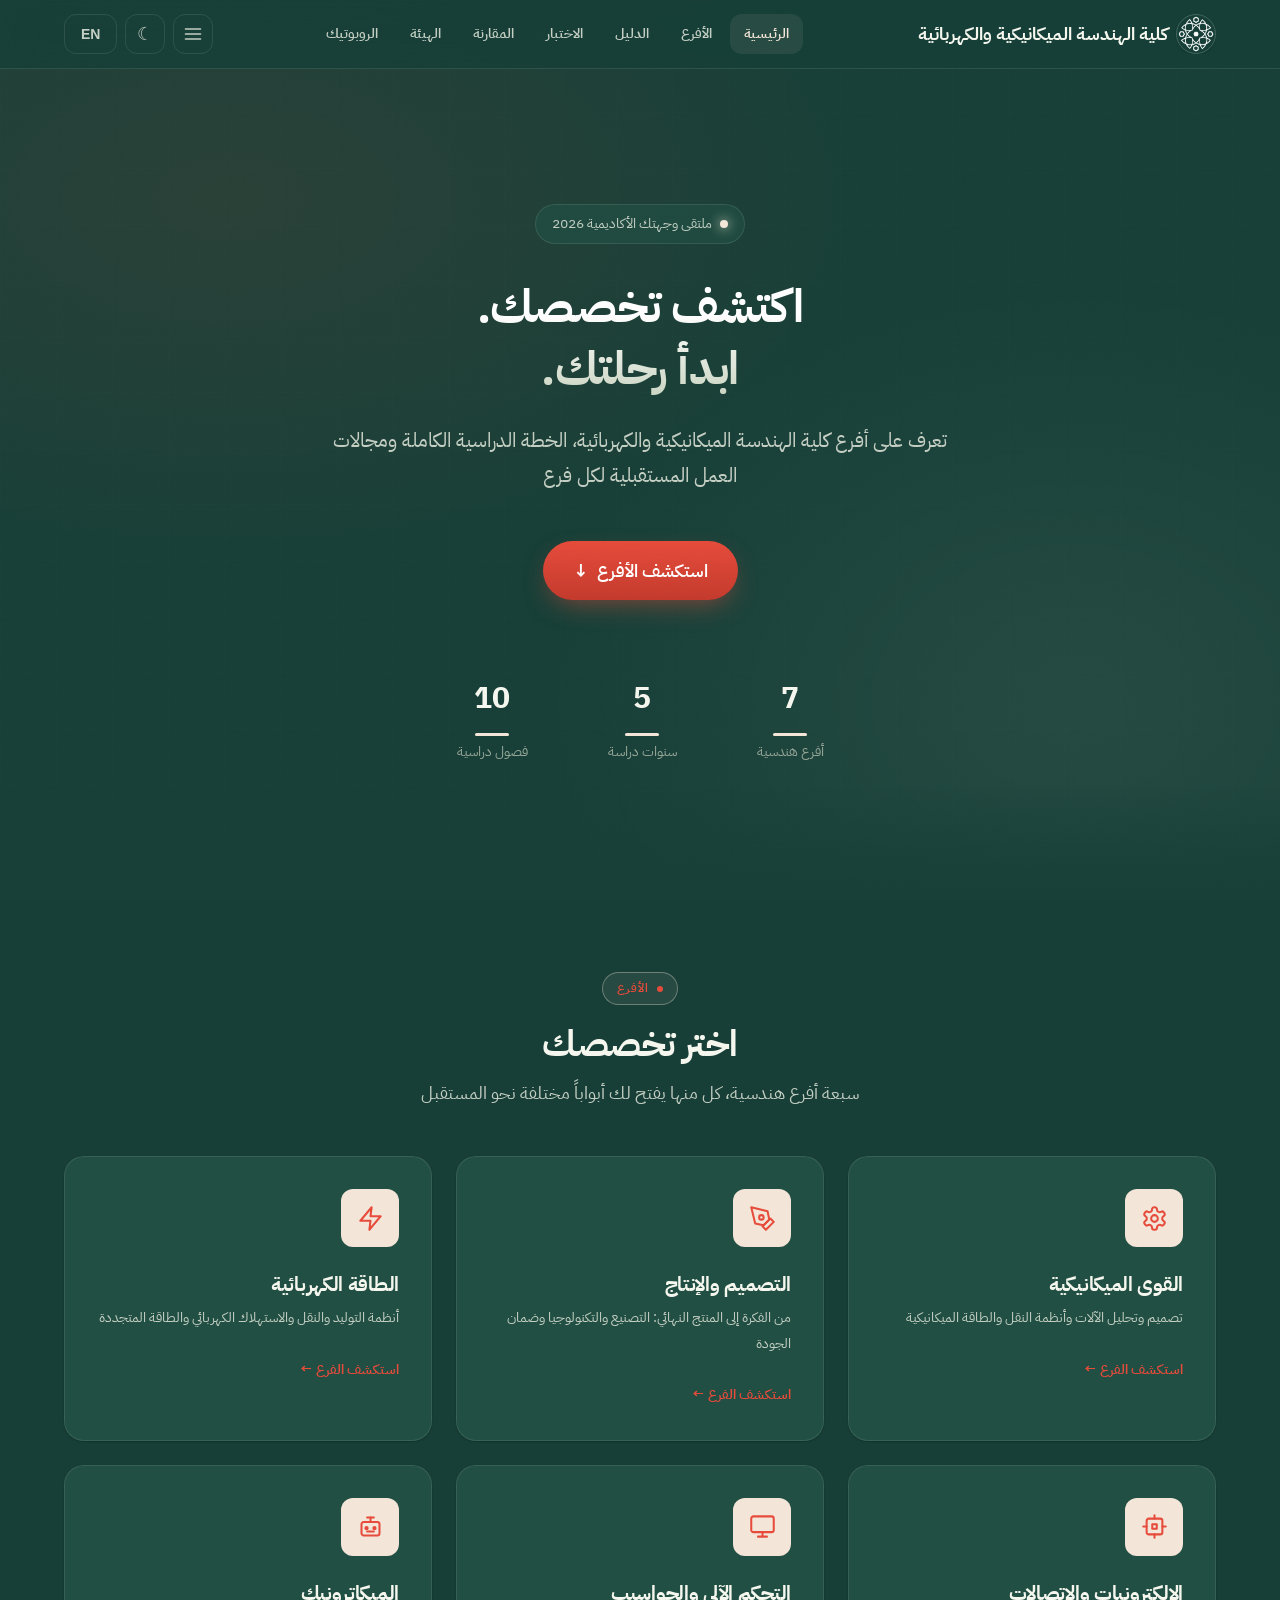
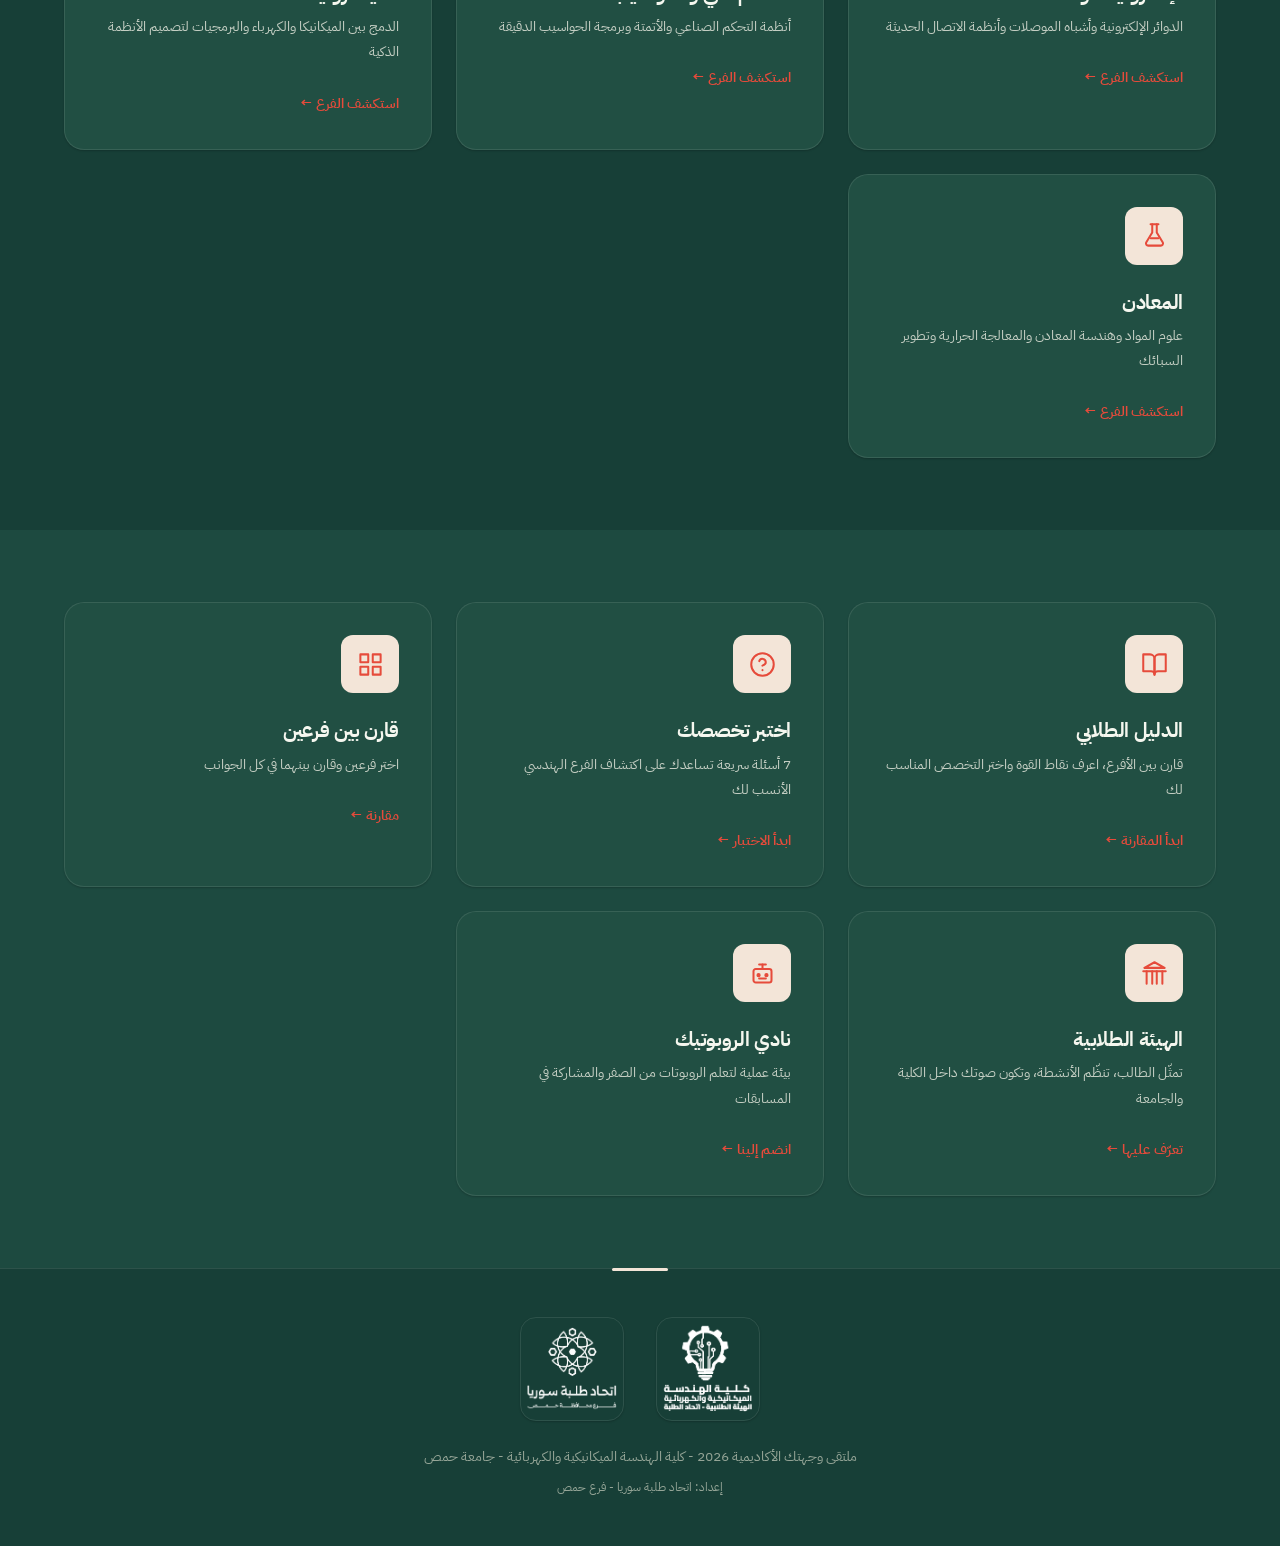
==== commit f1d09606: "Add topbar navigation (7 links + mobile menu), dynamic dept page titles, manifest icon fix, guide su" ====
--- a/index.html
+++ b/index.html
@@ -21,7 +21,7 @@
   <link rel="preconnect" href="https://fonts.googleapis.com">
   <link rel="preconnect" href="https://fonts.gstatic.com" crossorigin>
   <link href="https://fonts.googleapis.com/css2?family=IBM+Plex+Sans+Arabic:wght@300;400;500;600;700&family=Inter:wght@300;400;500;600;700;800&display=swap" rel="stylesheet">
-  <link rel="stylesheet" href="./css/style.css?v=9">
+  <link rel="stylesheet" href="./css/style.css?v=11">
   <link rel="manifest" href="./manifest.json">
 </head>
 <body data-page="home">
@@ -33,7 +33,17 @@
         <img src="./img/itihad-icon.png?v=2" class="topbar-logo-img" alt="شعار اتحاد طلبة سوريا">
         <span data-i18n="nav.brand">كلية الهندسة الميكانيكية والكهربائية</span>
       </a>
+      <nav class="topbar-nav" id="topbar-nav">
+        <a href="./" data-i18n="nav.home">الرئيسية</a>
+        <a href="./#departments" data-i18n="nav.departments">الأفرع</a>
+        <a href="./guide.html" data-i18n="nav.guide">الدليل</a>
+        <a href="./quiz.html" data-i18n="nav.quiz">الاختبار</a>
+        <a href="./compare.html" data-i18n="nav.compare">المقارنة</a>
+        <a href="./union.html" data-i18n="nav.union">الهيئة</a>
+        <a href="./robotics.html" data-i18n="nav.robotics">الروبوتيك</a>
+      </nav>
       <div class="topbar-actions">
+        <button id="nav-toggle" class="topbar-btn topbar-menu-btn" onclick="toggleNavMenu()" data-i18n-attr="aria-label|nav.menu" aria-label="القائمة"><svg xmlns="http://www.w3.org/2000/svg" width="20" height="20" viewBox="0 0 24 24" fill="none" stroke="currentColor" stroke-width="2" stroke-linecap="round"><line x1="3" y1="6" x2="21" y2="6"/><line x1="3" y1="12" x2="21" y2="12"/><line x1="3" y1="18" x2="21" y2="18"/></svg></button>
         <button id="theme-toggle" class="topbar-btn" onclick="toggleTheme()" aria-label="الوضع الليلي">&#9790;</button>
         <button id="lang-toggle" class="topbar-btn lang-toggle" onclick="toggleLanguage()" data-i18n="lang.label">EN</button>
       </div>
@@ -143,8 +153,8 @@
   </footer>
 
   <script src="./js/site-data.js?v=8"></script>
-  <script src="./js/translations.js?v=12"></script>
-  <script src="./js/i18n.js?v=5"></script>
-  <script src="./js/main.js?v=4"></script>
+  <script src="./js/translations.js?v=15"></script>
+  <script src="./js/i18n.js?v=6"></script>
+  <script src="./js/main.js?v=5"></script>
 </body>
 </html>
--- a/css/style.css
+++ b/css/style.css
@@ -201,6 +201,36 @@
   box-shadow: var(--shadow-sm);
 }
 .topbar-actions { display: flex; align-items: center; gap: var(--space-sm); }
+
+/* --- Topbar Navigation --- */
+.topbar-nav {
+  display: flex;
+  align-items: center;
+  gap: var(--space-xs);
+  margin-inline-start: var(--space-md);
+}
+.topbar-nav a {
+  display: inline-flex;
+  align-items: center;
+  padding: 8px 14px;
+  border-radius: var(--radius-md);
+  font-size: var(--text-sm);
+  font-weight: 600;
+  color: var(--text-secondary);
+  white-space: nowrap;
+  transition: all var(--transition-fast);
+}
+.topbar-nav a:hover {
+  color: var(--text-primary);
+  background: var(--bg-card);
+}
+.topbar-nav a.active {
+  color: var(--color-primary);
+  border-color: color-mix(in srgb, var(--color-primary) 35%, transparent);
+  background: color-mix(in srgb, var(--color-primary) 8%, transparent);
+}
+.topbar-menu-btn { display: none; }
+
 .topbar-btn {
   display: flex;
   align-items: center; justify-content: center;
@@ -225,11 +255,6 @@
   width: auto;
   padding: 0 var(--space-md);
 }
-.topbar-actions a.active {
-  color: var(--color-primary);
-  border-color: color-mix(in srgb, var(--color-primary) 35%, transparent);
-  background: color-mix(in srgb, var(--color-primary) 8%, transparent);
-}
 
 /* --- NAVIGATION (Mobile) --- */
 @media (max-width: 768px) {
@@ -238,6 +263,35 @@
   .topbar-logo span { font-size: 0.8rem; }
   .topbar-btn { width: 36px; height: 36px; font-size: var(--text-md); }
   .lang-toggle { font-size: 0.75rem; padding: 0 10px; }
+
+  .topbar-nav {
+    position: fixed;
+    top: 56px;
+    left: 0;
+    right: 0;
+    flex-direction: column;
+    align-items: stretch;
+    gap: var(--space-xs);
+    margin: 0;
+    padding: var(--space-sm);
+    background: var(--bg-glass);
+    backdrop-filter: blur(18px) saturate(1.2);
+    -webkit-backdrop-filter: blur(18px) saturate(1.2);
+    border-bottom: 1px solid var(--border-color);
+    transform: translateY(-12px);
+    opacity: 0;
+    visibility: hidden;
+    pointer-events: none;
+    transition: all var(--transition-normal);
+  }
+  .topbar-nav.open {
+    transform: translateY(0);
+    opacity: 1;
+    visibility: visible;
+    pointer-events: auto;
+  }
+  .topbar-nav a { padding: 12px 16px; font-size: var(--text-md); }
+  .topbar-menu-btn { display: flex; }
   .hero { padding-top: 56px; min-height: 100svh; }
   .hero-content { padding: var(--space-xl) var(--space-md); }
   .hero h1 { font-size: clamp(1.5rem, 6vw, 2.2rem); }
@@ -472,20 +526,6 @@
 .dept-card h3 { font-size: var(--text-xl); margin-bottom: var(--space-sm); }
 .dept-card p { color: var(--text-secondary); font-size: var(--text-sm); line-height: 1.8; margin-bottom: var(--space-lg); }
 
-.dept-card-tags { display: flex; flex-wrap: wrap; gap: var(--space-xs); margin-bottom: var(--space-lg); }
-.dept-card-tag {
-  padding: 4px 10px;
-  border-radius: var(--radius-full);
-  background: var(--bg-primary);
-  border: 1px solid var(--border-color);
-  font-size: var(--text-xs);
-  color: var(--text-secondary);
-  transition: all var(--transition-fast);
-}
-.dept-card:hover .dept-card-tag {
-  border-color: color-mix(in srgb, var(--color-primary) 30%, transparent);
-  color: var(--color-primary-light);
-}
 .dept-card-link {
   display: inline-flex;
   align-items: center;
@@ -554,7 +594,6 @@
 .info-list-item p { font-size: var(--text-sm); }
 
 /* --- STUDY PLAN --- */
-.study-plan { margin: var(--space-2xl) 0; }
 .study-plan-years {
   display: grid;
   grid-template-columns: repeat(5, 1fr);
@@ -587,7 +626,6 @@
   color: var(--color-primary-light);
   text-align: center;
 }
-.year-header .yr { font-size: var(--text-xs); display: block; font-weight: 600; color: var(--text-muted); letter-spacing: 0.1em; }
 .semester { padding: var(--space-md); }
 .semester-title {
   font-size: var(--text-xs);
@@ -878,7 +916,6 @@
 
 /* --- UTILITY --- */
 .text-center { text-align: center; }
-.text-right { text-align: right; }
 .mt-sm { margin-top: var(--space-sm); }
 .mt-md { margin-top: var(--space-md); }
 .mt-lg { margin-top: var(--space-lg); }
@@ -918,7 +955,6 @@
 [dir="ltr"] .hero-cta { flex-direction: row-reverse; }
 [dir="ltr"] .topbar-inner { flex-direction: row-reverse; }
 [dir="ltr"] .back-btn { flex-direction: row-reverse; }
-[dir="ltr"] .text-right { text-align: left; }
 [dir="ltr"] body { text-align: left; }
 [dir="ltr"] .dept-card-arrow { transform: rotate(0deg); }
 [dir="ltr"] .dept-card:hover .dept-card-arrow { transform: translateX(3px); }
@@ -1024,18 +1060,6 @@
   border-color: #E64B3B !important;
   background: color-mix(in srgb, #E64B3B 10%, var(--bg-card)) !important;
 }
-.quiz-option-letter {
-  width: 36px; height: 36px;
-  border-radius: var(--radius-md);
-  background: var(--bg-primary);
-  border: 1px solid var(--border-color);
-  display: flex; align-items: center; justify-content: center;
-  font-weight: 700;
-  font-size: var(--text-sm);
-  color: var(--text-muted);
-  flex-shrink: 0;
-  transition: all var(--transition-fast);
-}
 .quiz-option-check {
   width: 36px; height: 36px;
   border-radius: var(--radius-md);
@@ -1049,11 +1073,6 @@
   transition: all var(--transition-fast);
 }
 .quiz-option-selected .quiz-option-check {
-  background: #E64B3B;
-  color: #fff;
-  border-color: #E64B3B;
-}
-.quiz-option-selected .quiz-option-letter {
   background: #E64B3B;
   color: #fff;
   border-color: #E64B3B;
@@ -1334,36 +1353,6 @@
 }
 .compare-career-icon svg { width: 16px; height: 16px; }
 
-/* Stats Row */
-.compare-stats {
-  display: grid;
-  grid-template-columns: repeat(3, 1fr);
-  gap: var(--space-md);
-  margin-bottom: var(--space-lg);
-}
-.compare-stat-card {
-  background: var(--bg-card);
-  border: 1px solid var(--border-color);
-  border-radius: var(--radius-lg);
-  padding: var(--space-lg);
-  text-align: center;
-  box-shadow: var(--shadow-sm);
-}
-.compare-stat-number {
-  font-size: var(--text-3xl);
-  font-weight: 800;
-  color: #E64B3B;
-  line-height: 1;
-  margin-bottom: var(--space-xs);
-}
-.compare-stat-label {
-  font-size: var(--text-xs);
-  color: var(--text-muted);
-  font-weight: 600;
-  text-transform: uppercase;
-  letter-spacing: 0.06em;
-}
-
 /* Shared & Unique */
 .compare-shared, .compare-unique {
   background: var(--bg-card);
@@ -1412,10 +1401,6 @@
 .compare-course-tag--challenge:hover {
   background: color-mix(in srgb, #F59E0B 20%, transparent);
 }
-.compare-course-tag--note {
-  background: color-mix(in srgb, #E64B3B 6%, transparent);
-  border-style: dashed;
-}
 .compare-count {
   display: inline-flex;
   align-items: center;
@@ -1457,6 +1442,5 @@
 @media (max-width: 768px) {
   .compare-grid-2 { grid-template-columns: 1fr; }
   .compare-diff-grid { grid-template-columns: 1fr; }
-  .compare-stats { grid-template-columns: 1fr; }
   .compare-vs { padding: var(--space-sm) 0; }
 }
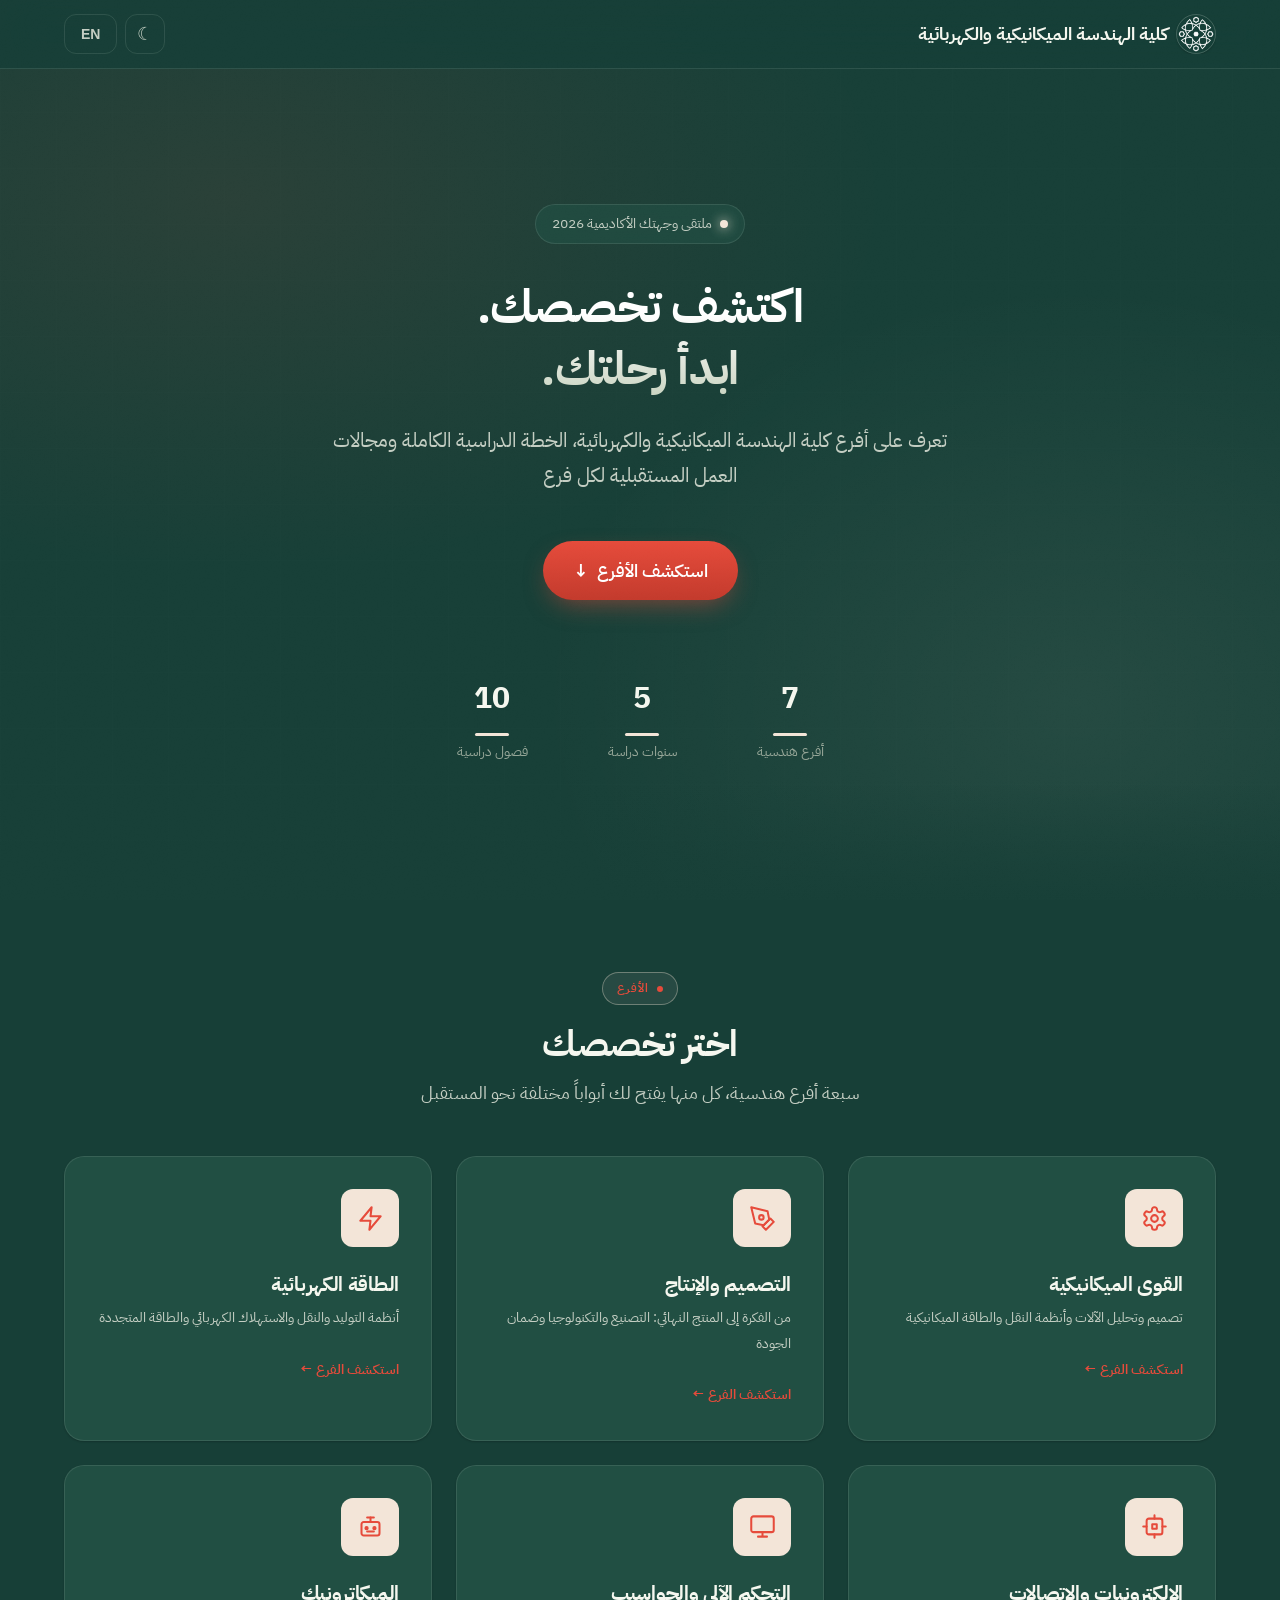
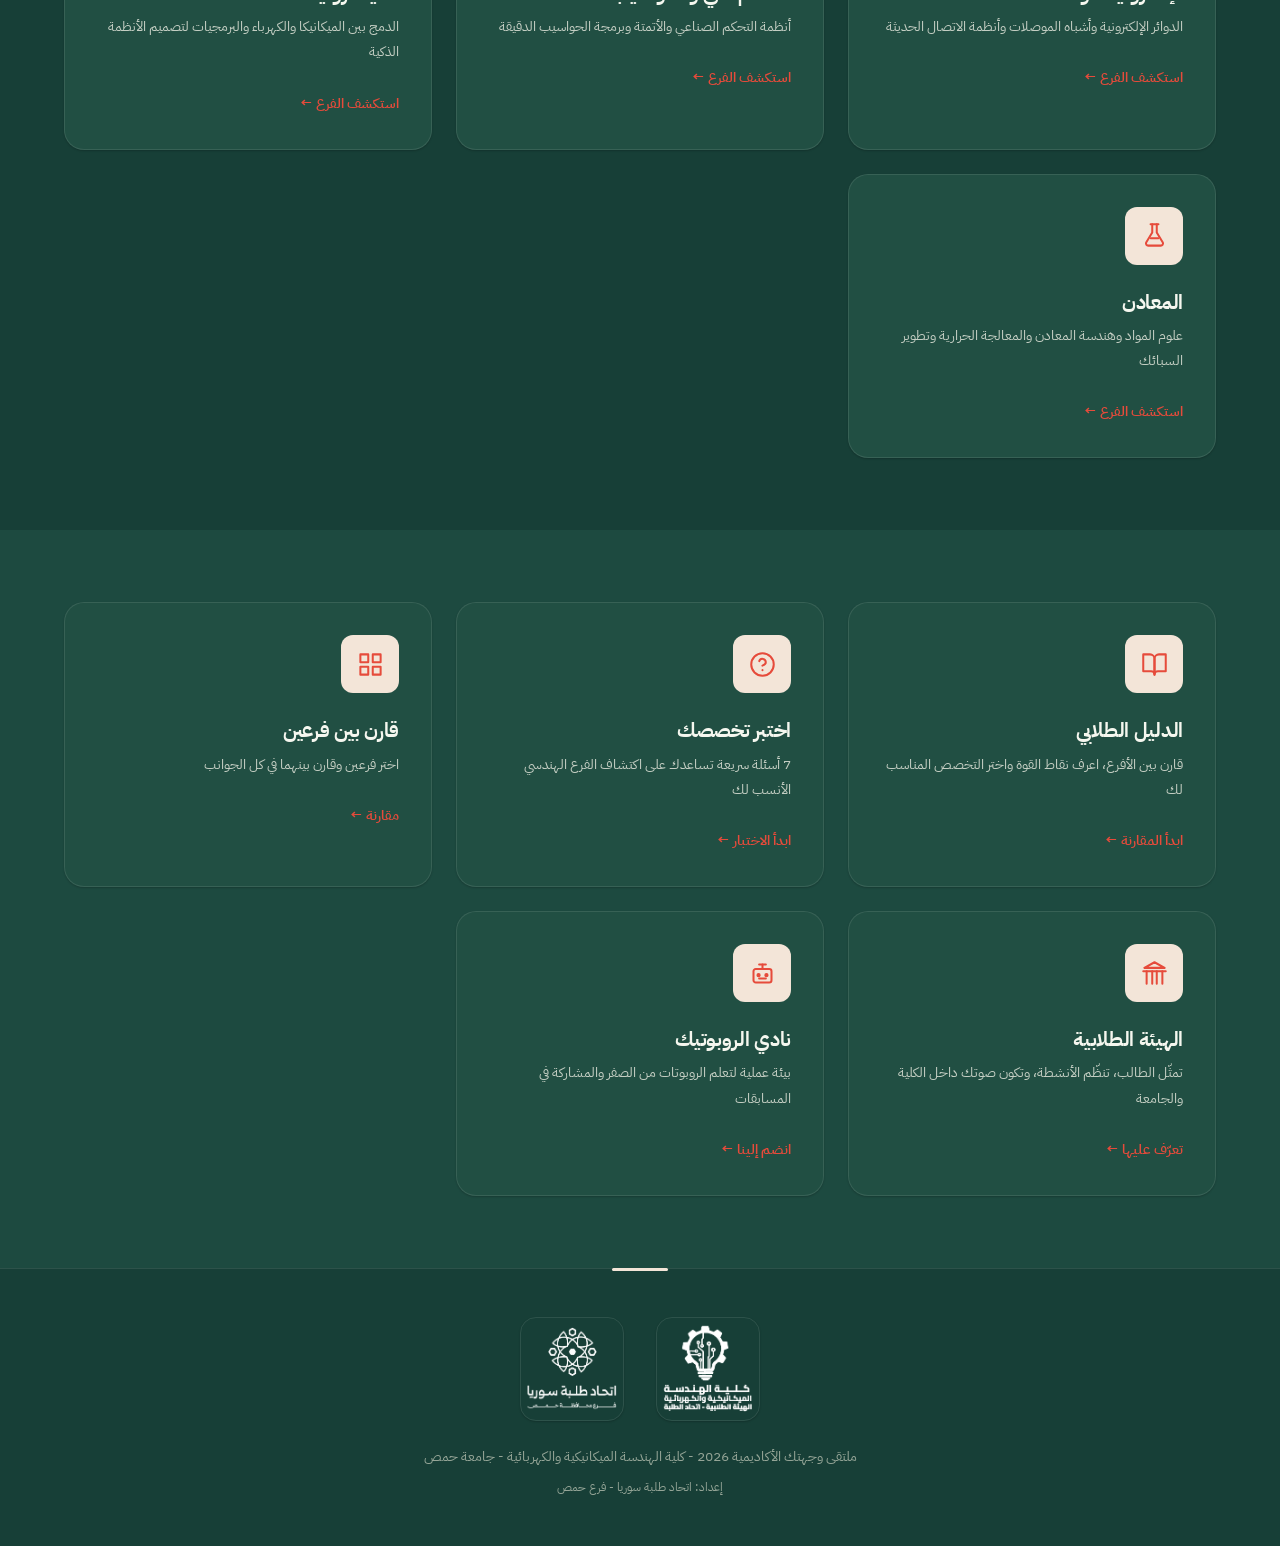
==== commit 4f85dc88: "Remove redundant topbar nav (links duplicated home cards): revert 13 HTML, drop nav CSS/JS/keys, tra" ====
--- a/index.html
+++ b/index.html
@@ -5,23 +5,24 @@
   <meta name="viewport" content="width=device-width, initial-scale=1.0">
   <meta name="theme-color" content="#1A433A">
   <title data-page-title="page.title.home">وجهتك الأكاديمية | كلية الهندسة الميكانيكية والكهربائية</title>
-  <meta name="description" content="موقع التعريف بكلية الهندسة الميكانيكية والكهربائية - جامعة حمص">
+  <meta name="description" content="موقع التعريف بكلية الهندسة الميكانيكية والكهربائية - جامعة حمص" data-i18n-attr="content|seo.home.desc">
   <meta property="og:type" content="website">
-  <meta property="og:site_name" content="كلية الهندسة الميكانيكية والكهربائية - جامعة حمص">
-  <meta property="og:locale" content="ar_AR">
+  <meta property="og:site_name" content="كلية الهندسة الميكانيكية والكهربائية - جامعة حمص" data-i18n-attr="content|seo.siteName">
+  <meta property="og:locale" content="ar_AR" data-i18n-attr="content|seo.locale">
   <meta property="og:url" content="https://3mrr07.github.io/mee/">
-  <meta property="og:title" content="وجهتك الأكاديمية | كلية الهندسة الميكانيكية والكهربائية">
-  <meta property="og:description" content="موقع التعريف بكلية الهندسة الميكانيكية والكهربائية - جامعة حمص">
+  <link rel="canonical" href="https://3mrr07.github.io/mee/">
+  <meta property="og:title" content="وجهتك الأكاديمية | كلية الهندسة الميكانيكية والكهربائية" data-i18n-attr="content|page.title.home">
+  <meta property="og:description" content="موقع التعريف بكلية الهندسة الميكانيكية والكهربائية - جامعة حمص" data-i18n-attr="content|seo.home.desc">
   <meta property="og:image" content="https://3mrr07.github.io/mee/img/icon-512.png">
   <meta name="twitter:card" content="summary">
-  <meta name="twitter:title" content="وجهتك الأكاديمية | كلية الهندسة الميكانيكية والكهربائية">
-  <meta name="twitter:description" content="موقع التعريف بكلية الهندسة الميكانيكية والكهربائية - جامعة حمص">
+  <meta name="twitter:title" content="وجهتك الأكاديمية | كلية الهندسة الميكانيكية والكهربائية" data-i18n-attr="content|page.title.home">
+  <meta name="twitter:description" content="موقع التعريف بكلية الهندسة الميكانيكية والكهربائية - جامعة حمص" data-i18n-attr="content|seo.home.desc">
   <meta name="twitter:image" content="https://3mrr07.github.io/mee/img/icon-512.png">
   <link rel="icon" type="image/svg+xml" href="./img/favicon.svg">
   <link rel="preconnect" href="https://fonts.googleapis.com">
   <link rel="preconnect" href="https://fonts.gstatic.com" crossorigin>
   <link href="https://fonts.googleapis.com/css2?family=IBM+Plex+Sans+Arabic:wght@300;400;500;600;700&family=Inter:wght@300;400;500;600;700;800&display=swap" rel="stylesheet">
-  <link rel="stylesheet" href="./css/style.css?v=11">
+  <link rel="stylesheet" href="./css/style.css?v=12">
   <link rel="manifest" href="./manifest.json">
 </head>
 <body data-page="home">
@@ -33,17 +34,7 @@
         <img src="./img/itihad-icon.png?v=2" class="topbar-logo-img" alt="شعار اتحاد طلبة سوريا">
         <span data-i18n="nav.brand">كلية الهندسة الميكانيكية والكهربائية</span>
       </a>
-      <nav class="topbar-nav" id="topbar-nav">
-        <a href="./" data-i18n="nav.home">الرئيسية</a>
-        <a href="./#departments" data-i18n="nav.departments">الأفرع</a>
-        <a href="./guide.html" data-i18n="nav.guide">الدليل</a>
-        <a href="./quiz.html" data-i18n="nav.quiz">الاختبار</a>
-        <a href="./compare.html" data-i18n="nav.compare">المقارنة</a>
-        <a href="./union.html" data-i18n="nav.union">الهيئة</a>
-        <a href="./robotics.html" data-i18n="nav.robotics">الروبوتيك</a>
-      </nav>
       <div class="topbar-actions">
-        <button id="nav-toggle" class="topbar-btn topbar-menu-btn" onclick="toggleNavMenu()" data-i18n-attr="aria-label|nav.menu" aria-label="القائمة"><svg xmlns="http://www.w3.org/2000/svg" width="20" height="20" viewBox="0 0 24 24" fill="none" stroke="currentColor" stroke-width="2" stroke-linecap="round"><line x1="3" y1="6" x2="21" y2="6"/><line x1="3" y1="12" x2="21" y2="12"/><line x1="3" y1="18" x2="21" y2="18"/></svg></button>
         <button id="theme-toggle" class="topbar-btn" onclick="toggleTheme()" aria-label="الوضع الليلي">&#9790;</button>
         <button id="lang-toggle" class="topbar-btn lang-toggle" onclick="toggleLanguage()" data-i18n="lang.label">EN</button>
       </div>
@@ -153,8 +144,8 @@
   </footer>
 
   <script src="./js/site-data.js?v=8"></script>
-  <script src="./js/translations.js?v=15"></script>
+  <script src="./js/translations.js?v=17"></script>
   <script src="./js/i18n.js?v=6"></script>
-  <script src="./js/main.js?v=5"></script>
+  <script src="./js/main.js?v=6"></script>
 </body>
 </html>
--- a/css/style.css
+++ b/css/style.css
@@ -202,35 +202,6 @@
 }
 .topbar-actions { display: flex; align-items: center; gap: var(--space-sm); }
 
-/* --- Topbar Navigation --- */
-.topbar-nav {
-  display: flex;
-  align-items: center;
-  gap: var(--space-xs);
-  margin-inline-start: var(--space-md);
-}
-.topbar-nav a {
-  display: inline-flex;
-  align-items: center;
-  padding: 8px 14px;
-  border-radius: var(--radius-md);
-  font-size: var(--text-sm);
-  font-weight: 600;
-  color: var(--text-secondary);
-  white-space: nowrap;
-  transition: all var(--transition-fast);
-}
-.topbar-nav a:hover {
-  color: var(--text-primary);
-  background: var(--bg-card);
-}
-.topbar-nav a.active {
-  color: var(--color-primary);
-  border-color: color-mix(in srgb, var(--color-primary) 35%, transparent);
-  background: color-mix(in srgb, var(--color-primary) 8%, transparent);
-}
-.topbar-menu-btn { display: none; }
-
 .topbar-btn {
   display: flex;
   align-items: center; justify-content: center;
@@ -263,35 +234,6 @@
   .topbar-logo span { font-size: 0.8rem; }
   .topbar-btn { width: 36px; height: 36px; font-size: var(--text-md); }
   .lang-toggle { font-size: 0.75rem; padding: 0 10px; }
-
-  .topbar-nav {
-    position: fixed;
-    top: 56px;
-    left: 0;
-    right: 0;
-    flex-direction: column;
-    align-items: stretch;
-    gap: var(--space-xs);
-    margin: 0;
-    padding: var(--space-sm);
-    background: var(--bg-glass);
-    backdrop-filter: blur(18px) saturate(1.2);
-    -webkit-backdrop-filter: blur(18px) saturate(1.2);
-    border-bottom: 1px solid var(--border-color);
-    transform: translateY(-12px);
-    opacity: 0;
-    visibility: hidden;
-    pointer-events: none;
-    transition: all var(--transition-normal);
-  }
-  .topbar-nav.open {
-    transform: translateY(0);
-    opacity: 1;
-    visibility: visible;
-    pointer-events: auto;
-  }
-  .topbar-nav a { padding: 12px 16px; font-size: var(--text-md); }
-  .topbar-menu-btn { display: flex; }
   .hero { padding-top: 56px; min-height: 100svh; }
   .hero-content { padding: var(--space-xl) var(--space-md); }
   .hero h1 { font-size: clamp(1.5rem, 6vw, 2.2rem); }
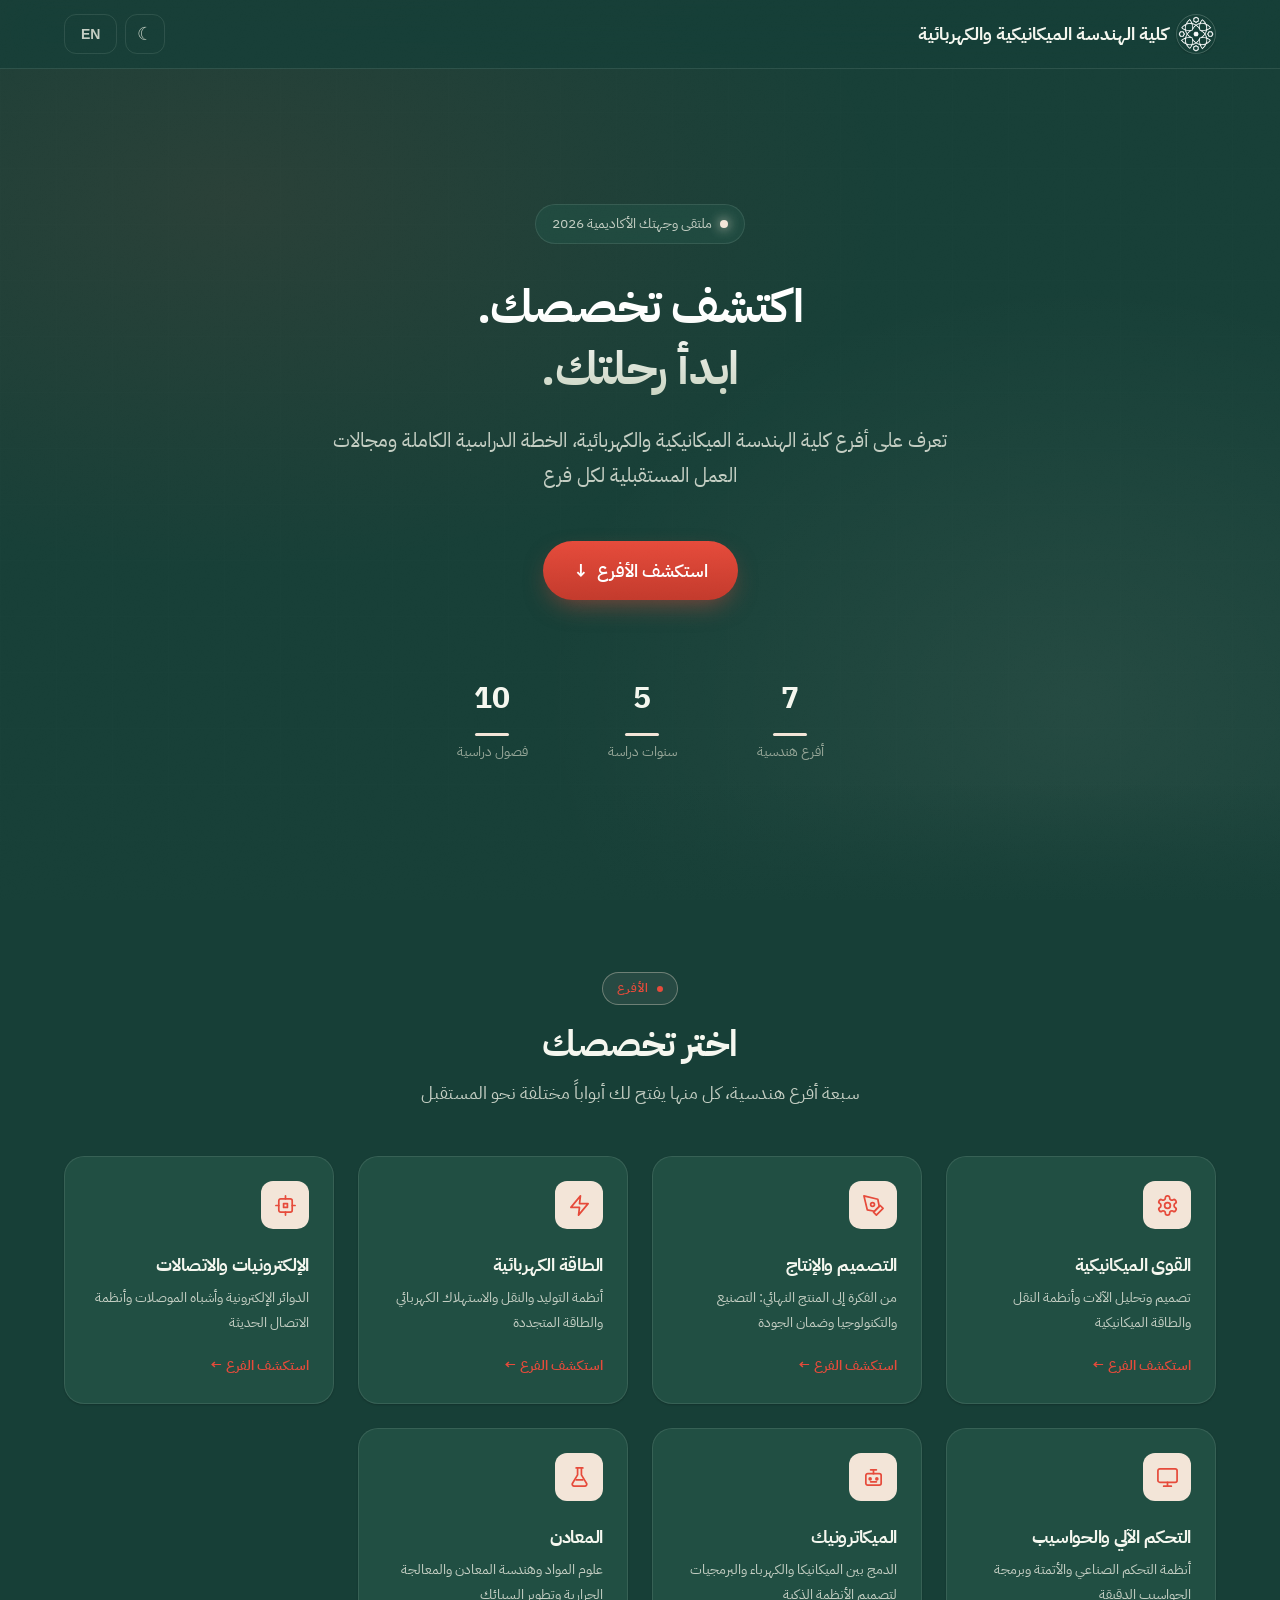
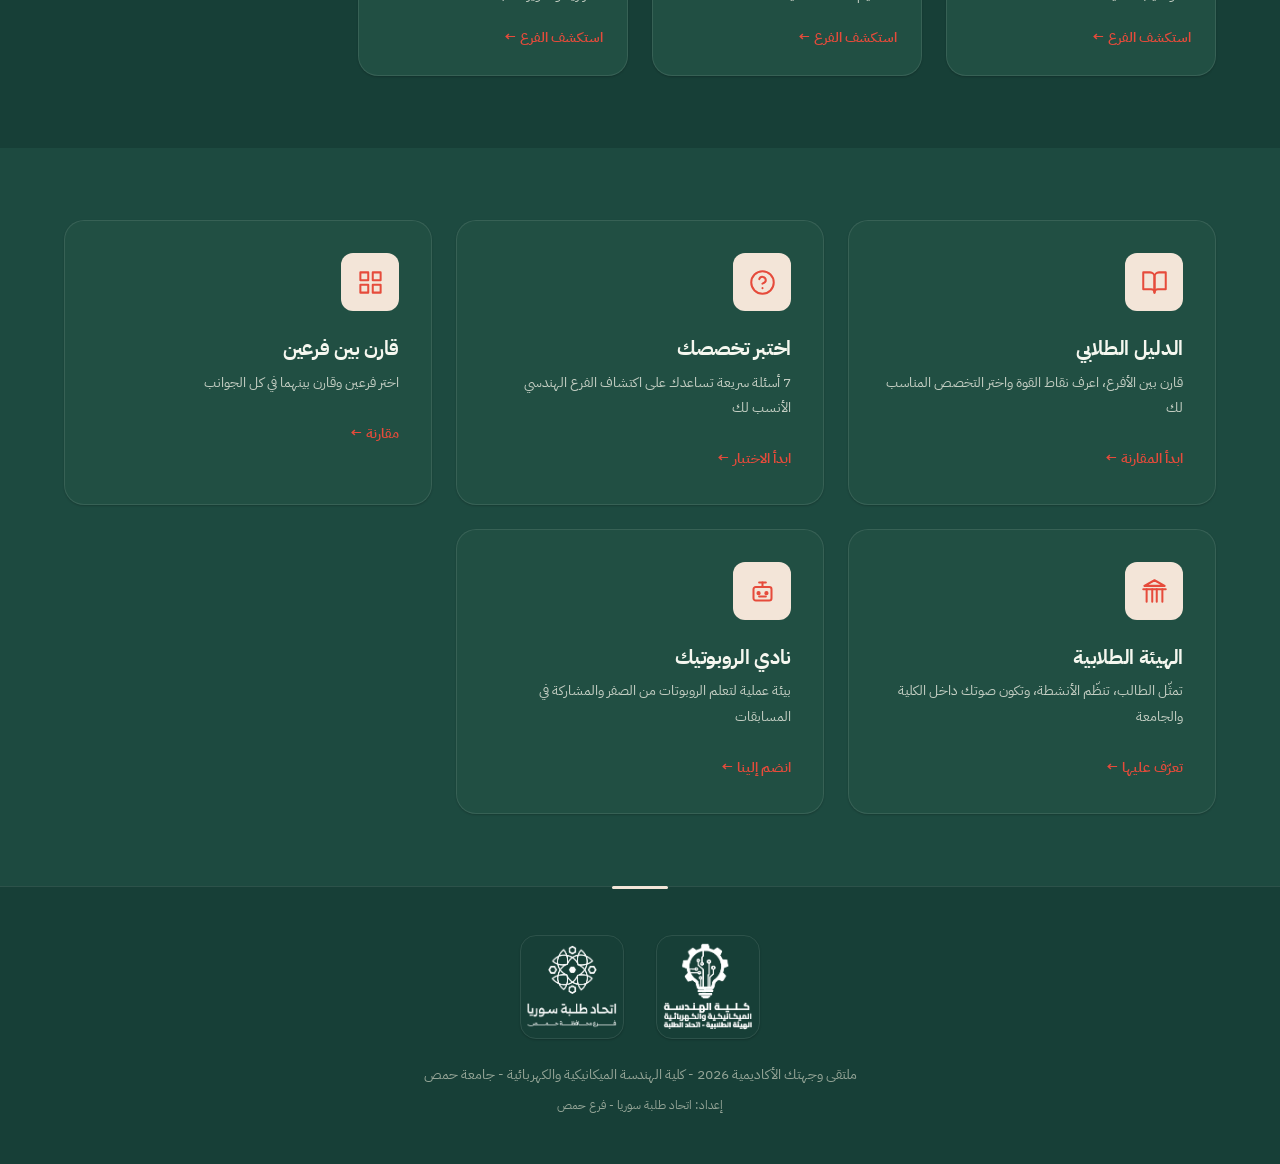
==== commit da203de5: "Home cards: 4-col grid for 7 departments at desktop (no orphan, smaller), style v13, sw v23" ====
--- a/index.html
+++ b/index.html
@@ -22,7 +22,7 @@
   <link rel="preconnect" href="https://fonts.googleapis.com">
   <link rel="preconnect" href="https://fonts.gstatic.com" crossorigin>
   <link href="https://fonts.googleapis.com/css2?family=IBM+Plex+Sans+Arabic:wght@300;400;500;600;700&family=Inter:wght@300;400;500;600;700;800&display=swap" rel="stylesheet">
-  <link rel="stylesheet" href="./css/style.css?v=12">
+  <link rel="stylesheet" href="./css/style.css?v=13">
   <link rel="manifest" href="./manifest.json">
 </head>
 <body data-page="home">
--- a/css/style.css
+++ b/css/style.css
@@ -409,6 +409,12 @@
 }
 @media (min-width: 1080px) {
   .departments-grid { grid-template-columns: repeat(3, 1fr); }
+  #dept-cards.departments-grid { grid-template-columns: repeat(4, 1fr); }
+  #dept-cards.departments-grid .dept-card { padding: var(--space-lg); }
+  #dept-cards.departments-grid .dept-card-icon { width: 48px; height: 48px; }
+  #dept-cards.departments-grid .dept-card-icon svg { width: 23px; height: 23px; }
+  #dept-cards.departments-grid .dept-card h3 { font-size: var(--text-lg); }
+  #dept-cards.departments-grid .dept-card p { margin-bottom: var(--space-md); }
   .departments-grid.two-col { grid-template-columns: repeat(2, minmax(320px, 460px)); justify-content: center; }
 }
 
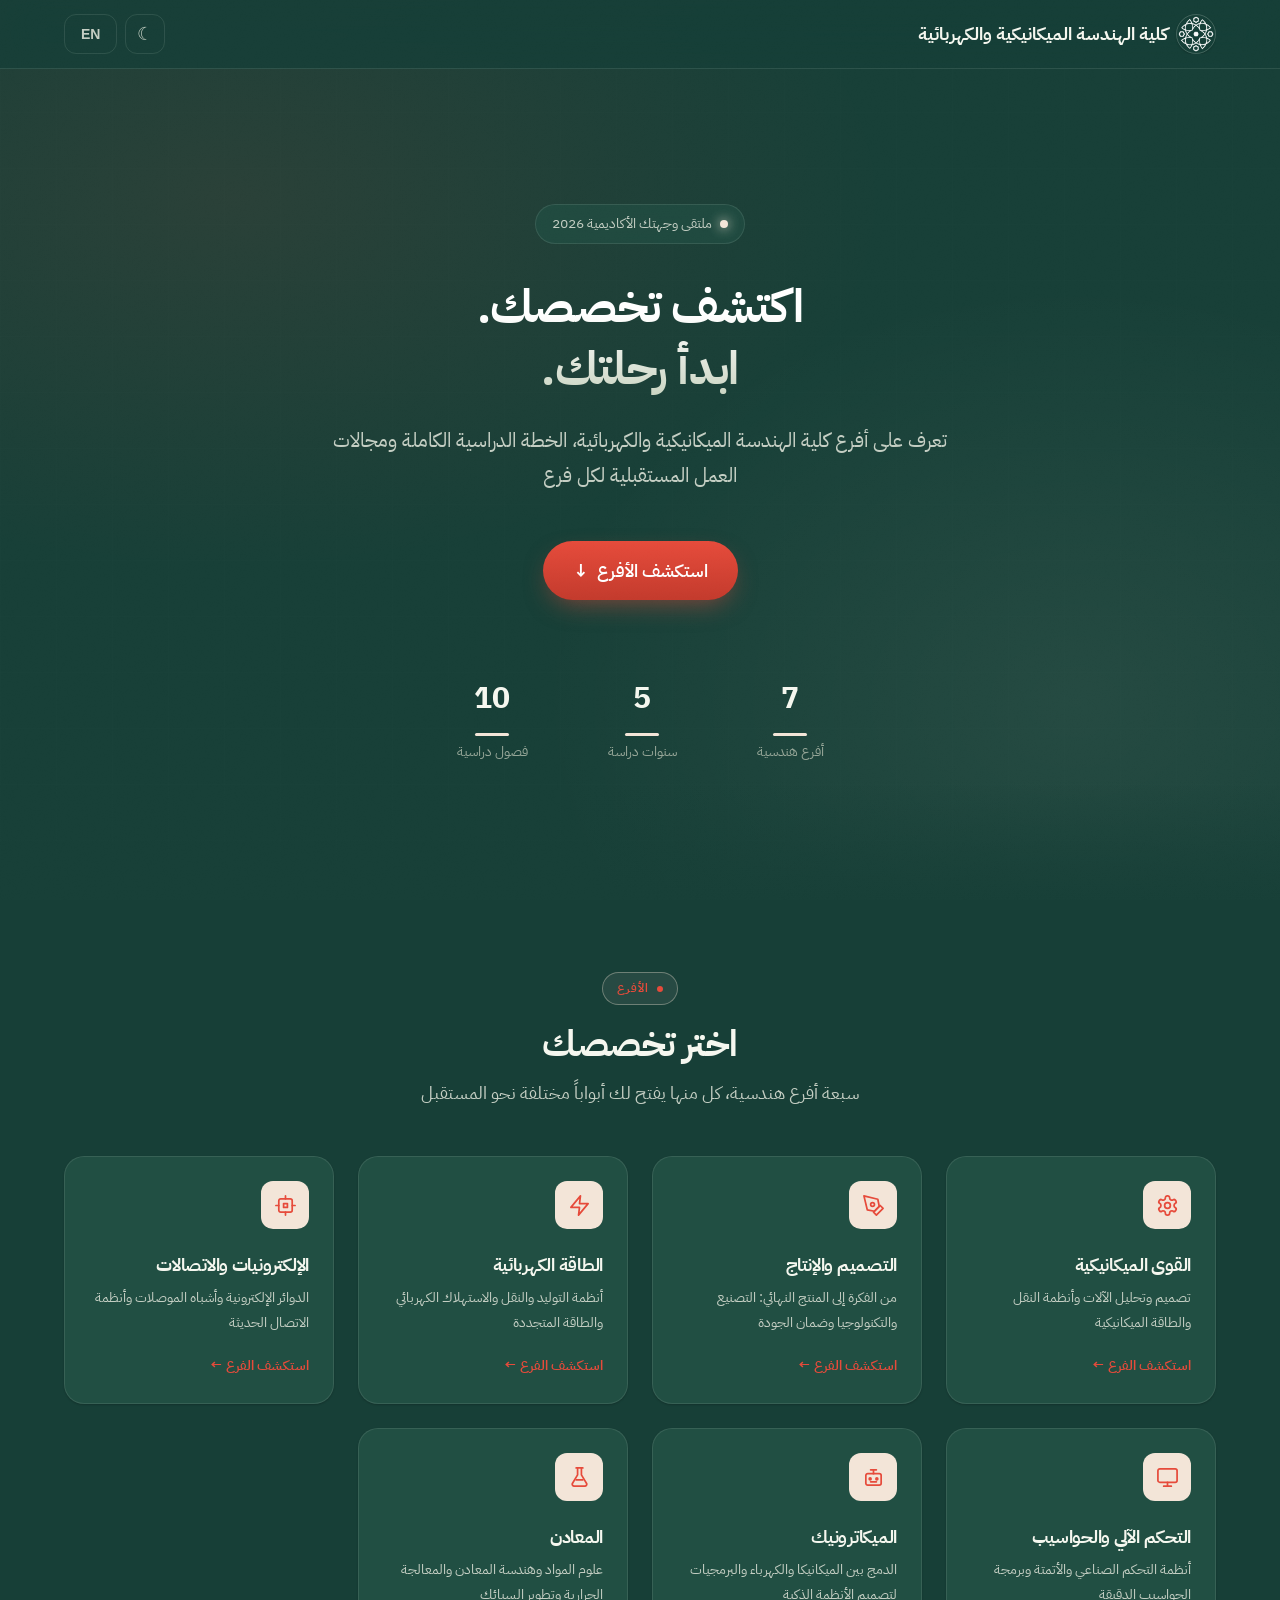
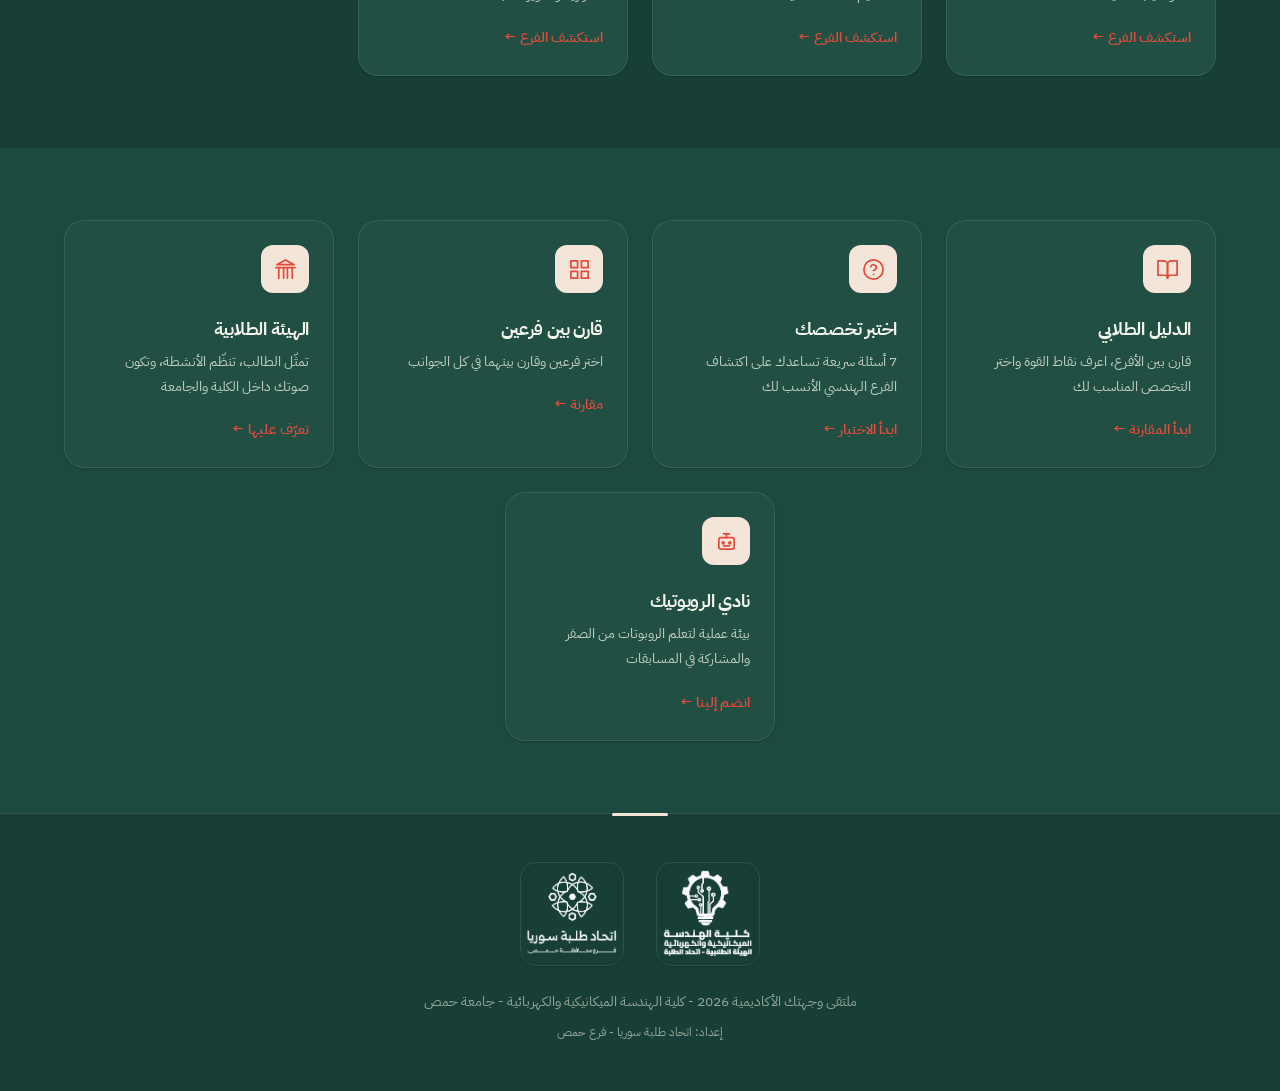
==== commit 2045e987: "Unify home cards size: tools-grid shares compact styling with dept cards, 5-card inline-flex centere" ====
--- a/index.html
+++ b/index.html
@@ -22,7 +22,7 @@
   <link rel="preconnect" href="https://fonts.googleapis.com">
   <link rel="preconnect" href="https://fonts.gstatic.com" crossorigin>
   <link href="https://fonts.googleapis.com/css2?family=IBM+Plex+Sans+Arabic:wght@300;400;500;600;700&family=Inter:wght@300;400;500;600;700;800&display=swap" rel="stylesheet">
-  <link rel="stylesheet" href="./css/style.css?v=13">
+  <link rel="stylesheet" href="./css/style.css?v=14">
   <link rel="manifest" href="./manifest.json">
 </head>
 <body data-page="home">
@@ -86,7 +86,7 @@
   <!-- Union & Robotics -->
   <section class="section" style="background: var(--bg-secondary)">
     <div class="container">
-      <div class="departments-grid">
+      <div class="departments-grid tools-grid">
         <a href="./guide.html" class="dept-card animate-in" style="--dept-color: var(--color-primary)">
           <div class="dept-card-icon"><svg xmlns="http://www.w3.org/2000/svg" viewBox="0 0 24 24" fill="none" stroke="currentColor" stroke-width="1.8" stroke-linecap="round" stroke-linejoin="round"><path d="M2 3h6a4 4 0 0 1 4 4v14a3 3 0 0 0-3-3H2z"/><path d="M22 3h-6a4 4 0 0 0-4 4v14a3 3 0 0 1 3-3h7z"/></svg></div>
           <h3 data-i18n="card.guide.title">الدليل الطلابي</h3>
--- a/css/style.css
+++ b/css/style.css
@@ -410,11 +410,33 @@
 @media (min-width: 1080px) {
   .departments-grid { grid-template-columns: repeat(3, 1fr); }
   #dept-cards.departments-grid { grid-template-columns: repeat(4, 1fr); }
-  #dept-cards.departments-grid .dept-card { padding: var(--space-lg); }
-  #dept-cards.departments-grid .dept-card-icon { width: 48px; height: 48px; }
-  #dept-cards.departments-grid .dept-card-icon svg { width: 23px; height: 23px; }
-  #dept-cards.departments-grid .dept-card h3 { font-size: var(--text-lg); }
-  #dept-cards.departments-grid .dept-card p { margin-bottom: var(--space-md); }
+  #dept-cards.departments-grid .dept-card,
+  .tools-grid .dept-card {
+    padding: var(--space-lg);
+  }
+  #dept-cards.departments-grid .dept-card-icon,
+  .tools-grid .dept-card-icon {
+    width: 48px; height: 48px;
+  }
+  #dept-cards.departments-grid .dept-card-icon svg,
+  .tools-grid .dept-card-icon svg {
+    width: 23px; height: 23px;
+  }
+  #dept-cards.departments-grid .dept-card h3,
+  .tools-grid .dept-card h3 {
+    font-size: var(--text-lg);
+  }
+  #dept-cards.departments-grid .dept-card p,
+  .tools-grid .dept-card p {
+    margin-bottom: var(--space-md);
+  }
+  .tools-grid.departments-grid {
+    display: flex;
+    flex-wrap: wrap;
+    justify-content: center;
+    gap: var(--space-lg);
+  }
+  .tools-grid .dept-card { flex: 0 0 270px; }
   .departments-grid.two-col { grid-template-columns: repeat(2, minmax(320px, 460px)); justify-content: center; }
 }
 
